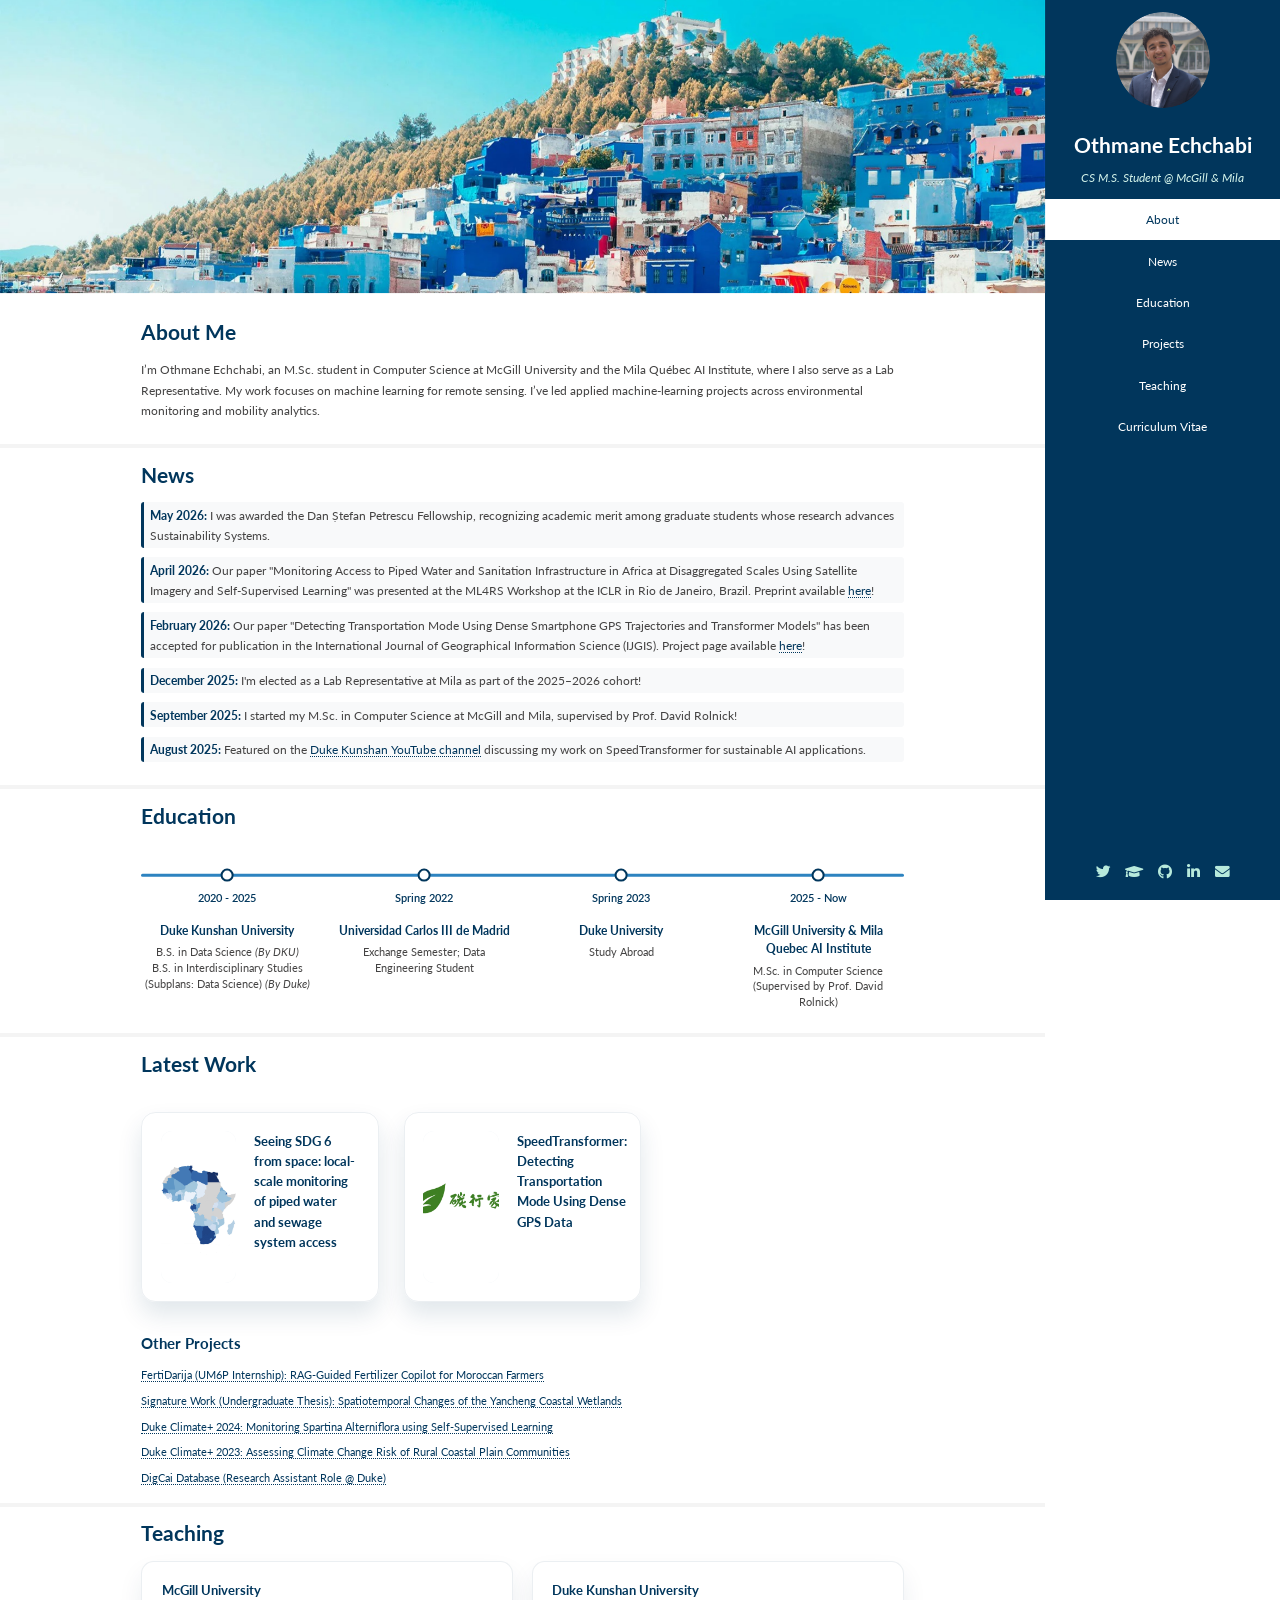
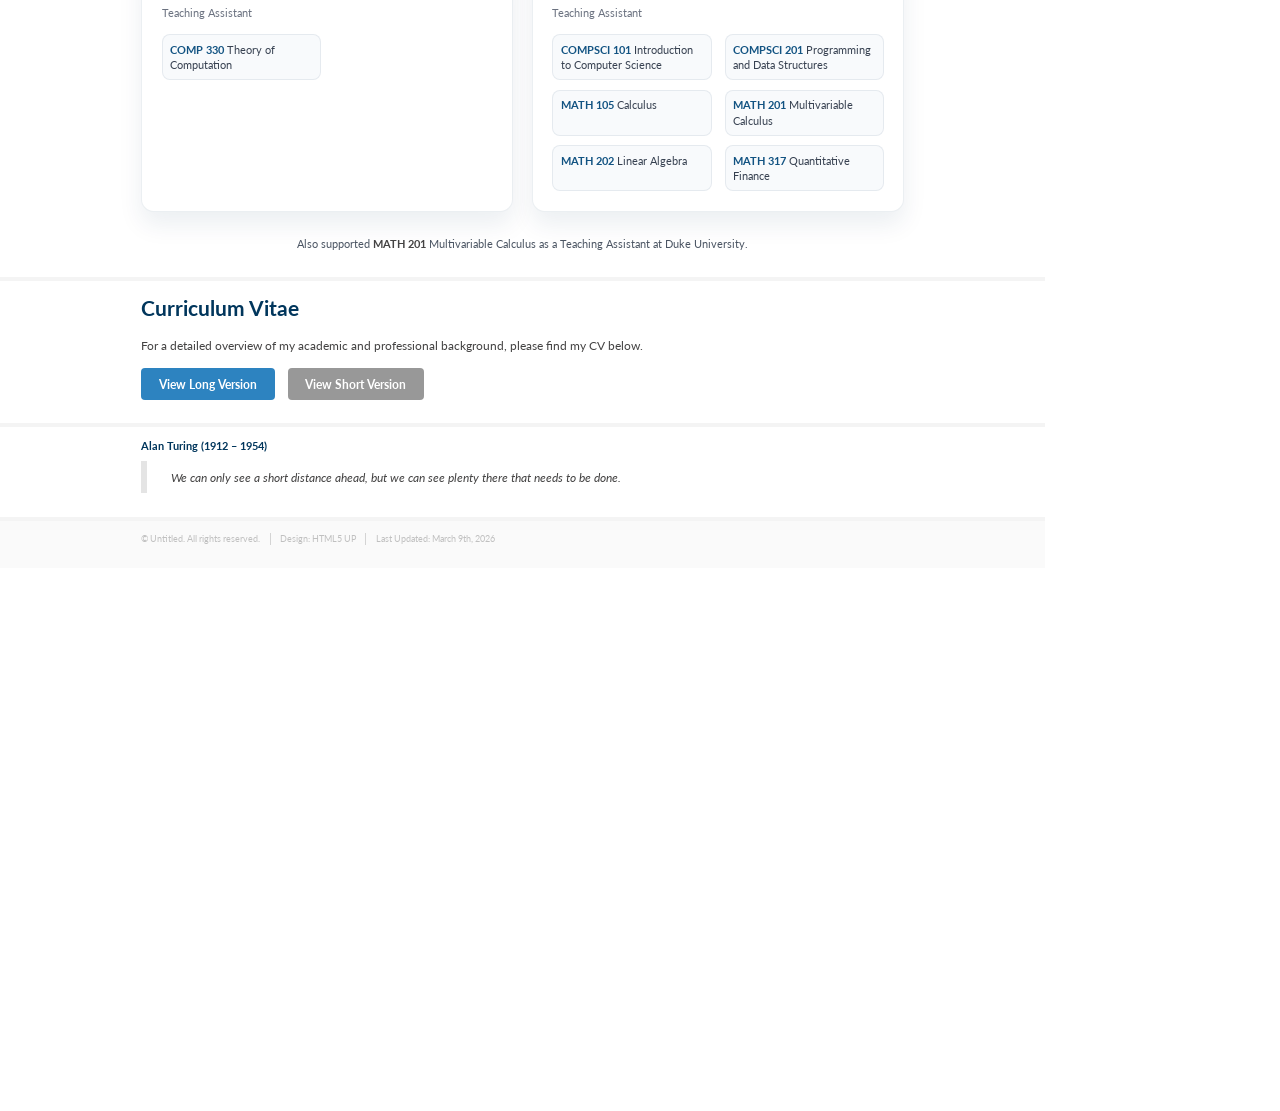
==== index.html @ 5d113000 "updated title" ====
<!DOCTYPE HTML>

<html>
	<head>
		<title>Echchabi et. al</title>
		<meta charset="utf-8" />
		<meta name="viewport" content="width=device-width, initial-scale=1, user-scalable=no" />
		<base target="_blank" />
		<link rel="stylesheet" href="assets/css/main.css" />
		<link rel="icon" href="favicon.ico" type="image/x-icon" />

	</head>
	<body class="is-preload">

		<!-- Header -->
			<section id="header">
				<header>
					<span class="image avatar"><img src="images/avatar.png" alt="" /></span>
					<h1 id="logo"><a href="#">Othmane Echchabi</a></h1>
					<p>CS M.S. Student @ McGill & Mila</p>
				</header>
				<nav id="nav">
					<ul>
						<li><a href="#about" class="active">About</a></li>
						<li><a href="#news">News</a></li>
						<li><a href="#education">Education</a></li>
						<li><a href="#projects">Projects</a></li>
						<li><a href="#teaching">Teaching</a></li>
						<li><a href="#resume">Curriculum Vitae</a></li>
					</ul>
				</nav>
				<footer>
					<ul class="icons">
						<li>
							<a href="https://x.com/othmaneechc" class="icon brands fa-twitter">
								<span class="label">Twitter</span>
							</a>
						</li>
						<li>
							<a href="https://scholar.google.com/citations?hl=fr&user=Lltv2SoAAAAJ&view_op=list_works" class="icon solid fa-graduation-cap">
								<span class="label">Google Scholar</span>
							</a>
						</li>
						<li>
							<a href="https://github.com/othmaneechc" class="icon brands fa-github">
								<span class="label">GitHub</span>
							</a>
						</li>
						<li>
							<a href="https://www.linkedin.com/in/othmaneechchabi/" class="icon brands fa-linkedin-in">
								<span class="label">LinkedIn</span>
							</a>
						</li>
						<li>
							<a href="mailto:othmane.echchabi@mail.mcgill.ca" class="icon solid fa-envelope">
								<span class="label">Email</span>
							</a>
						</li>
					</ul>
				</footer>
							
			</section>

		<!-- Wrapper -->
			<div id="wrapper">

				<!-- Main -->
					<div id="main">

							<section id="about">
								<div class="image main" data-position="center">
									<img src="images/banner.png" alt="" />
								</div>
								<div class="container">
									<h3>About Me</h3>
									<p>I’m Othmane Echchabi, an M.Sc. student in Computer Science at McGill University and the Mila Québec AI Institute, where I also serve as a Lab Representative. My work focuses on machine learning for remote sensing. I’ve led applied machine-learning projects across environmental monitoring and mobility analytics.</p>
								</div>
							</section>

							<section id="news">
								<div class="container">
									<h3>News</h3>
									<ul class="news-list">
										<li>
											<strong>May 2026:</strong> I was awarded the Dan Ștefan Petrescu Fellowship, recognizing academic merit among graduate students whose research advances Sustainability Systems.
										</li>
										<li>
											<strong>April 2026:</strong> Our paper "Monitoring Access to Piped Water and Sanitation Infrastructure in Africa at Disaggregated Scales Using Satellite Imagery and Self-Supervised Learning" was presented at the ML4RS Workshop at the ICLR in Rio de Janeiro, Brazil. Preprint available <a href="https://arxiv.org/abs/2411.19093v3">here</a>! </li>
										<li>
											<strong>February 2026:</strong> Our paper "Detecting Transportation Mode Using Dense Smartphone GPS Trajectories and Transformer Models" has been accepted for publication in the International Journal of Geographical Information Science (IJGIS). Project page available <a href="pages/speedtransformer.html">here</a>!
										</li>
										<li>
											<strong>December 2025:</strong> I'm elected as a Lab Representative at Mila as part of the 2025–2026 cohort!
										</li>
										<li>
											<strong>September 2025:</strong> I started my M.Sc. in Computer Science at McGill and Mila, supervised by Prof. David Rolnick!
										</li>
										<li>
											<strong>August 2025:</strong> Featured on the <a href="https://www.youtube.com/watch?v=29CE0UWWfXQ" target="_blank">Duke Kunshan YouTube channel</a> discussing my work on SpeedTransformer for sustainable AI applications.
										</li>
										<!-- <li>
											<strong>May 2025:</strong> Our paper "Monitoring Access to Piped Water and Sanitation Infrastructure in Africa at Disaggregated Scales Using Satellite Imagery and Self-Supervised Learning" is now available on its <a href="pages/sdg6-paper.html">project page</a>! Work done with collaborators from DKU and Columbia.
										</li> -->
									</ul>
								</div>
							</section>

							<section id="education">
								<div class="container">
									<h3>Education</h3>
									<div class="timeline">
										<!-- DKU -->
										<div class="timeline-item">
											<span class="date">2020 - 2025</span>
											<div class="content">
												<h4>Duke Kunshan University</h4>
												<div class="degree">B.S. in Data Science <i>(By DKU)</i></div>
												<div class="degree">B.S. in Interdisciplinary Studies (Subplans: Data Science) <i>(By Duke)</i></div>
											</div>
										</div>

										<!-- UC3M -->
										<div class="timeline-item">
											<span class="date">Spring 2022</span>
											<div class="content">
												<h4>Universidad Carlos III de Madrid</h4>
												<div class="degree">Exchange Semester; Data Engineering Student</div>
											</div>
										</div>

										<!-- Duke -->
										<div class="timeline-item">
											<span class="date">Spring 2023</span>
											<div class="content">
												<h4>Duke University</h4>
												<div class="degree">Study Abroad</div>
											</div>
										</div>

										<!-- McGill (Current) -->
										<div class="timeline-item">
											<span class="date">2025 - Now</span>
											<div class="content">
												<h4>McGill University & Mila Quebec AI Institute</h4>
												<div class="degree">M.Sc. in Computer Science</div>
												<p>(Supervised by Prof. David Rolnick)</p>
											</div>
										</div>
									</div>
								</div>
							</section>

							<section id="projects">
								<div class="container">
									<h3>Latest Work</h3>
					
									<div class="project-grid latest-grid">

									<!-- Research: Tracking Progress Towards SDG6 -->
									<article class="project-card">
										<a href="pages/sdg6-paper.html" class="image">
											<img src="images/sdg6/sdg6.png" alt="SDG6 Satellite Imagery" />
										</a>
										<div class="inner">
											<a href="pages/sdg6-paper.html">
												<h4>Seeing SDG 6 from space: local-scale monitoring of piped water and sewage system access</h4>
										    </a>
										</div>
									</article>
									
										<!-- Research: Carbon Footprint & Trip Mode Prediction -->
									<article class="project-card">
										<a href="pages/speedtransformer.html" class="image">
											<img src="images/speedtransformer/carb.png" alt="CarbonClever App Screenshot" />
										</a>
										<div class="inner">
											<a href="pages/speedtransformer.html">
											<h4>SpeedTransformer: Detecting Transportation Mode Using Dense GPS Data</h4>
											</a>
										</div>
									</article>
					
									</div>

										<h4>Other Projects</h4>
										<ul class="other-projects-list">
											<li><a href="https://github.com/othmaneechc/fert-recon">FertiDarija (UM6P Internship): RAG-Guided Fertilizer Copilot for Moroccan Farmers</a></li>
											<li><a href="projects/self_poster.pdf">Signature Work (Undergraduate Thesis): Spatiotemporal Changes of the Yancheng Coastal Wetlands</a></li>
											<li><a href="https://bigdata.duke.edu/projects/monitoring-spartina-alterniflora-using-self-supervised-learning/">Duke Climate+ 2024: Monitoring Spartina Alterniflora using Self-Supervised Learning</a></li>
											<li><a href="https://bigdata.duke.edu/projects/assessing-climate-change-risk-of-rural-coastal-plain-communities/">Duke Climate+ 2023: Assessing Climate Change Risk of Rural Coastal Plain Communities</a></li>
											<li><a href="https://zenodo.org/records/15255721">DigCai Database (Research Assistant Role @ Duke)</a></li>
										</ul>
								</div>
							</section>

							<!-- <section id="publications">
								<div class="container">
								<h3>Publications</h3>
								<ul class="publications-list">
							
									<li>
									<b>Echchabi, O.</b>; Lahlou, A.; Talty, N.; Manto, J. M.; Lam, K. L.*  
									<em>Tracking Progress Towards Sustainable Development Goal 6 Using Satellite Imagery</em>.  
									<a href="https://arxiv.org/abs/2411.19093v2" target="_blank" rel="noopener noreferrer">arXiv</a>
									</li>
							
									<li>
									Zhang, Y.; <b>Echchabi, O.</b>; Feng, T.; Zhang, W.; Liao, H.-K.; Chang, C.*  
									<em>Predicting Human Mobility Using Dense Smartphone GPS Trajectories and Transformer Models</em>.  
									</li>
							
									<li>
									Mestyan, A.; Cayless, H.; Volait, M.; et al. (eds.); <b>Echchabi, O.</b> (ed.)  
									<em>DigCai Database v4.0.0: A TEI-XML Corpus of Cairo’s Urban-Development Articles (1828–1914)</em>.  
									<i>Zenodo 15255721, 2024.</i>
									<a href="https://zenodo.org/records/15255721" target="_blank" rel="noopener noreferrer">Zenodo</a>
									</li>
							
								</ul>
							
								<p>For a complete list, see my
									<a href="projects/Othmane_ECHCHABI_Resume.pdf" target="_blank" rel="noopener noreferrer">CV</a>.
								</p>
								</div>
							</section> -->
  

							<section id="teaching">
								<div class="container">
									<h3>Teaching</h3>
									<div class="teaching-cards">
										<article class="teaching-card">
											<header>
												<h4>McGill University</h4>
												<p>Teaching Assistant</p>
											</header>
											<ul class="course-list">
												<li><strong>COMP 330</strong> Theory of Computation</li>
											</ul>
										</article>
										<article class="teaching-card">
											<header>
												<h4>Duke Kunshan University</h4>
												<p>Teaching Assistant</p>
											</header>
											<ul class="course-list">
												<li><strong>COMPSCI 101</strong> Introduction to Computer Science</li>
												<li><strong>COMPSCI 201</strong> Programming and Data Structures</li>
												<li><strong>MATH 105</strong> Calculus</li>
												<li><strong>MATH 201</strong> Multivariable Calculus</li>
												<li><strong>MATH 202</strong> Linear Algebra</li>
												<li><strong>MATH 317</strong> Quantitative Finance</li>
											</ul>
										</article>
									</div>
									<p class="teaching-footnote">Also supported <strong>MATH 201</strong> Multivariable Calculus as a Teaching Assistant at Duke University.</p>
								</div>
							</section>

							<section id="resume">
								<div class="container">
									<h3>Curriculum Vitae</h3>
									<p>For a detailed overview of my academic and professional background, please find my CV below.</p>
									<ul class="actions">
										<li><a href="projects/Othmane_ECHCHABI_Resume.pdf" class="button primary" target="_blank" rel="noopener noreferrer">View Long Version</a></li>
										<li><a href="projects/Othmane_ECHCHABI_Resume_Short.pdf" class="button" target="_blank" rel="noopener noreferrer">View Short Version</a></li>
									</ul>
								</div>
							</section>

							<section id="footer1">
								<div class="container">
									<header class="major">
									<h5>Alan Turing (1912 – 1954)</h5>
									<blockquote>We can only see a short distance ahead, but we can see plenty there that needs to be done.</blockquote>
									</header>
								</div>
							</section>
<!-- 
							<section id="five">
								<div class="container">
									<h3>Elements</h3>

									<section>
										<h4>Text</h4>
										<p>This is <b>bold</b> and this is <strong>strong</strong>. This is <i>italic</i> and this is <em>emphasized</em>.
										This is <sup>superscript</sup> text and this is <sub>subscript</sub> text.
										This is <u>underlined</u> and this is code: <code>for (;;) { ... }</code>. Finally, <a href="#">this is a link</a>.</p>
										<hr />
										<header>
											<h4>Heading with a Subtitle</h4>
											<p>Lorem ipsum dolor sit amet nullam id egestas urna aliquam</p>
										</header>
										<p>Nunc lacinia ante nunc ac lobortis. Interdum adipiscing gravida odio porttitor sem non mi integer non faucibus ornare mi ut ante amet placerat aliquet. Volutpat eu sed ante lacinia sapien lorem accumsan varius montes viverra nibh in adipiscing blandit tempus accumsan.</p>
										<header>
											<h5>Heading with a Subtitle</h5>
											<p>Lorem ipsum dolor sit amet nullam id egestas urna aliquam</p>
										</header>
										<p>Nunc lacinia ante nunc ac lobortis. Interdum adipiscing gravida odio porttitor sem non mi integer non faucibus ornare mi ut ante amet placerat aliquet. Volutpat eu sed ante lacinia sapien lorem accumsan varius montes viverra nibh in adipiscing blandit tempus accumsan.</p>
										<hr />
										<h2>Heading Level 2</h2>
										<h3>Heading Level 3</h3>
										<h4>Heading Level 4</h4>
										<h5>Heading Level 5</h5>
										<h6>Heading Level 6</h6>
										<hr />
										<h5>Blockquote</h5>
										<blockquote>Fringilla nisl. Donec accumsan interdum nisi, quis tincidunt felis sagittis eget tempus euismod. Vestibulum ante ipsum primis in faucibus vestibulum. Blandit adipiscing eu felis iaculis volutpat ac adipiscing accumsan faucibus. Vestibulum ante ipsum primis in faucibus lorem ipsum dolor sit amet nullam adipiscing eu felis.</blockquote>
										<h5>Preformatted</h5>
										<pre><code>i = 0;

while (!deck.isInOrder()) {
    print 'Iteration ' + i;
    deck.shuffle();
    i++;
}

print 'It took ' + i + ' iterations to sort the deck.';</code></pre>
									</section>

									<section>
										<h4>Lists</h4>
										<div class="row">
											<div class="col-6 col-12-xsmall">
												<h5>Unordered</h5>
												<ul>
													<li>Dolor pulvinar etiam magna etiam.</li>
													<li>Sagittis adipiscing lorem eleifend.</li>
													<li>Felis enim feugiat dolore viverra.</li>
												</ul>
												<h5>Alternate</h5>
												<ul class="alt">
													<li>Dolor pulvinar etiam magna etiam.</li>
													<li>Sagittis adipiscing lorem eleifend.</li>
													<li>Felis enim feugiat dolore viverra.</li>
												</ul>
											</div>
											<div class="col-6 col-12-xsmall">
												<h5>Ordered</h5>
												<ol>
													<li>Dolor pulvinar etiam magna etiam.</li>
													<li>Etiam vel felis at lorem sed viverra.</li>
													<li>Felis enim feugiat dolore viverra.</li>
													<li>Dolor pulvinar etiam magna etiam.</li>
													<li>Etiam vel felis at lorem sed viverra.</li>
													<li>Felis enim feugiat dolore viverra.</li>
												</ol>
												<h5>Icons</h5>
												<ul class="icons">
													<li><a href="#" class="icon brands fa-twitter"><span class="label">Twitter</span></a></li>
													<li><a href="#" class="icon brands fa-facebook-f"><span class="label">Facebook</span></a></li>
													<li><a href="#" class="icon brands fa-instagram"><span class="label">Instagram</span></a></li>
													<li><a href="#" class="icon brands fa-github"><span class="label">Github</span></a></li>
													<li><a href="#" class="icon brands fa-dribbble"><span class="label">Dribbble</span></a></li>
													<li><a href="#" class="icon brands fa-tumblr"><span class="label">Tumblr</span></a></li>
												</ul>
											</div>
										</div>
										<h5>Actions</h5>
										<ul class="actions">
											<li><a href="#" class="button primary">Default</a></li>
											<li><a href="#" class="button">Default</a></li>
											<li><a href="#" class="button alt">Default</a></li>
										</ul>
										<ul class="actions small">
											<li><a href="#" class="button primary small">Small</a></li>
											<li><a href="#" class="button small">Small</a></li>
											<li><a href="#" class="button alt small">Small</a></li>
										</ul>
										<div class="row">
											<div class="col-3 col-6-medium col-12-xsmall">
												<ul class="actions stacked">
													<li><a href="#" class="button primary">Default</a></li>
													<li><a href="#" class="button">Default</a></li>
													<li><a href="#" class="button alt">Default</a></li>
												</ul>
											</div>
											<div class="col-3 col-6 col-12-xsmall">
												<ul class="actions stacked">
													<li><a href="#" class="button primary small">Small</a></li>
													<li><a href="#" class="button small">Small</a></li>
													<li><a href="#" class="button alt small">Small</a></li>
												</ul>
											</div>
											<div class="col-3 col-6-medium col-12-xsmall">
												<ul class="actions stacked">
													<li><a href="#" class="button primary fit">Default</a></li>
													<li><a href="#" class="button fit">Default</a></li>
													<li><a href="#" class="button alt fit">Default</a></li>
												</ul>
											</div>
											<div class="col-3 col-6-medium col-12-xsmall">
												<ul class="actions stacked">
													<li><a href="#" class="button primary small fit">Small</a></li>
													<li><a href="#" class="button small fit">Small</a></li>
													<li><a href="#" class="button alt small fit">Small</a></li>
												</ul>
											</div>
										</div>
									</section>

									<section>
										<h4>Table</h4>
										<h5>Default</h5>
										<div class="table-wrapper">
											<table>
												<thead>
													<tr>
														<th>Name</th>
														<th>Description</th>
														<th>Price</th>
													</tr>
												</thead>
												<tbody>
													<tr>
														<td>Item One</td>
														<td>Ante turpis integer aliquet porttitor.</td>
														<td>29.99</td>
													</tr>
													<tr>
														<td>Item Two</td>
														<td>Vis ac commodo adipiscing arcu aliquet.</td>
														<td>19.99</td>
													</tr>
													<tr>
														<td>Item Three</td>
														<td> Morbi faucibus arcu accumsan lorem.</td>
														<td>29.99</td>
													</tr>
													<tr>
														<td>Item Four</td>
														<td>Vitae integer tempus condimentum.</td>
														<td>19.99</td>
													</tr>
													<tr>
														<td>Item Five</td>
														<td>Ante turpis integer aliquet porttitor.</td>
														<td>29.99</td>
													</tr>
												</tbody>
												<tfoot>
													<tr>
														<td colspan="2"></td>
														<td>100.00</td>
													</tr>
												</tfoot>
											</table>
										</div>

										<h5>Alternate</h5>
										<div class="table-wrapper">
											<table class="alt">
												<thead>
													<tr>
														<th>Name</th>
														<th>Description</th>
														<th>Price</th>
													</tr>
												</thead>
												<tbody>
													<tr>
														<td>Item One</td>
														<td>Ante turpis integer aliquet porttitor.</td>
														<td>29.99</td>
													</tr>
													<tr>
														<td>Item Two</td>
														<td>Vis ac commodo adipiscing arcu aliquet.</td>
														<td>19.99</td>
													</tr>
													<tr>
														<td>Item Three</td>
														<td> Morbi faucibus arcu accumsan lorem.</td>
														<td>29.99</td>
													</tr>
													<tr>
														<td>Item Four</td>
														<td>Vitae integer tempus condimentum.</td>
														<td>19.99</td>
													</tr>
													<tr>
														<td>Item Five</td>
														<td>Ante turpis integer aliquet porttitor.</td>
														<td>29.99</td>
													</tr>
												</tbody>
												<tfoot>
													<tr>
														<td colspan="2"></td>
														<td>100.00</td>
													</tr>
												</tfoot>
											</table>
										</div>
									</section>

									<section>
										<h4>Buttons</h4>
										<ul class="actions">
											<li><a href="#" class="button primary">Primary</a></li>
											<li><a href="#" class="button">Default</a></li>
											<li><a href="#" class="button alt">Alternate</a></li>
										</ul>
										<ul class="actions">
											<li><a href="#" class="button primary large">Large</a></li>
											<li><a href="#" class="button">Default</a></li>
											<li><a href="#" class="button alt small">Small</a></li>
										</ul>
										<ul class="actions fit">
											<li><a href="#" class="button primary fit">Fit</a></li>
											<li><a href="#" class="button fit">Fit</a></li>
											<li><a href="#" class="button alt fit">Fit</a></li>
										</ul>
										<ul class="actions fit small">
											<li><a href="#" class="button primary fit small">Fit + Small</a></li>
											<li><a href="#" class="button fit small">Fit + Small</a></li>
											<li><a href="#" class="button alt fit small">Fit + Small</a></li>
										</ul>
										<ul class="actions">
											<li><a href="#" class="button primary icon solid fa-download">Icon</a></li>
											<li><a href="#" class="button icon solid fa-download">Icon</a></li>
											<li><a href="#" class="button alt icon solid fa-check">Icon</a></li>
										</ul>
										<ul class="actions">
											<li><span class="button primary disabled">Primary</span></li>
											<li><span class="button disabled">Default</span></li>
											<li><span class="button alt disabled">Alternate</span></li>
										</ul>
									</section>

									<section>
										<h4>Form</h4>
										<form method="post" action="#">
											<div class="row gtr-uniform">
												<div class="col-6 col-12-xsmall">
													<input type="text" name="demo-name" id="demo-name" value="" placeholder="Name" />
												</div>
												<div class="col-6 col-12-xsmall">
													<input type="email" name="demo-email" id="demo-email" value="" placeholder="Email" />
												</div>
												<div class="col-12">
													<select name="demo-category" id="demo-category">
														<option value="">- Category -</option>
														<option value="1">Manufacturing</option>
														<option value="1">Shipping</option>
														<option value="1">Administration</option>
														<option value="1">Human Resources</option>
													</select>
												</div>
												<div class="col-4 col-12-medium">
													<input type="radio" id="demo-priority-low" name="demo-priority" checked>
													<label for="demo-priority-low">Low Priority</label>
												</div>
												<div class="col-4 col-12-medium">
													<input type="radio" id="demo-priority-normal" name="demo-priority">
													<label for="demo-priority-normal">Normal Priority</label>
												</div>
												<div class="col-4 col-12-medium">
													<input type="radio" id="demo-priority-high" name="demo-priority">
													<label for="demo-priority-high">High Priority</label>
												</div>
												<div class="col-6 col-12-medium">
													<input type="checkbox" id="demo-copy" name="demo-copy">
													<label for="demo-copy">Email me a copy of this message</label>
												</div>
												<div class="col-6 col-12-medium">
													<input type="checkbox" id="demo-human" name="demo-human" checked>
													<label for="demo-human">I am a human and not a robot</label>
												</div>
												<div class="col-12">
													<textarea name="demo-message" id="demo-message" placeholder="Enter your message" rows="6"></textarea>
												</div>
												<div class="col-12">
													<ul class="actions">
														<li><input type="submit" value="Send Message" /></li>
														<li><input type="reset" value="Reset" class="alt" /></li>
													</ul>
												</div>
											</div>
										</form>
									</section>

									<section>
										<h4>Image</h4>
										<h5>Fit</h5>
										<span class="image fit"><img src="images/banner.jpg" alt="" /></span>
										<div class="box alt">
											<div class="row gtr-50 gtr-uniform">
												<div class="col-4"><span class="image fit"><img src="images/pic01.jpg" alt="" /></span></div>
												<div class="col-4"><span class="image fit"><img src="images/pic02.jpg" alt="" /></span></div>
												<div class="col-4"><span class="image fit"><img src="images/pic03.jpg" alt="" /></span></div>
												<div class="col-4"><span class="image fit"><img src="images/pic02.jpg" alt="" /></span></div>
												<div class="col-4"><span class="image fit"><img src="images/pic03.jpg" alt="" /></span></div>
												<div class="col-4"><span class="image fit"><img src="images/pic01.jpg" alt="" /></span></div>
												<div class="col-4"><span class="image fit"><img src="images/pic03.jpg" alt="" /></span></div>
												<div class="col-4"><span class="image fit"><img src="images/pic01.jpg" alt="" /></span></div>
												<div class="col-4"><span class="image fit"><img src="images/pic02.jpg" alt="" /></span></div>
											</div>
										</div>
										<h5>Left &amp; Right</h5>
										<p><span class="image left"><img src="images/avatar.jpg" alt="" /></span>Fringilla nisl. Donec accumsan interdum nisi, quis tincidunt felis sagittis eget. tempus euismod. Vestibulum ante ipsum primis in faucibus vestibulum. Blandit adipiscing eu felis iaculis volutpat ac adipiscing accumsan eu faucibus. Integer ac pellentesque praesent tincidunt felis sagittis eget. tempus euismod. Vestibulum ante ipsum primis in faucibus vestibulum. Blandit adipiscing eu felis iaculis volutpat ac adipiscing accumsan eu faucibus. Integer ac pellentesque praesent. Donec accumsan interdum nisi, quis tincidunt felis sagittis eget. tempus euismod. Vestibulum ante ipsum primis in faucibus vestibulum. Blandit adipiscing eu felis iaculis volutpat ac adipiscing accumsan eu faucibus. Integer ac pellentesque praesent tincidunt felis sagittis eget. tempus euismod. Vestibulum ante ipsum primis in faucibus vestibulum. Blandit adipiscing eu felis iaculis volutpat ac adipiscing accumsan eu faucibus. Integer ac pellentesque praesent.</p>
										<p><span class="image right"><img src="images/avatar.jpg" alt="" /></span>Fringilla nisl. Donec accumsan interdum nisi, quis tincidunt felis sagittis eget. tempus euismod. Vestibulum ante ipsum primis in faucibus vestibulum. Blandit adipiscing eu felis iaculis volutpat ac adipiscing accumsan eu faucibus. Integer ac pellentesque praesent tincidunt felis sagittis eget. tempus euismod. Vestibulum ante ipsum primis in faucibus vestibulum. Blandit adipiscing eu felis iaculis volutpat ac adipiscing accumsan eu faucibus. Integer ac pellentesque praesent. Donec accumsan interdum nisi, quis tincidunt felis sagittis eget. tempus euismod. Vestibulum ante ipsum primis in faucibus vestibulum. Blandit adipiscing eu felis iaculis volutpat ac adipiscing accumsan eu faucibus. Integer ac pellentesque praesent tincidunt felis sagittis eget. tempus euismod. Vestibulum ante ipsum primis in faucibus vestibulum. Blandit adipiscing eu felis iaculis volutpat ac adipiscing accumsan eu faucibus. Integer ac pellentesque praesent.</p>
									</section>

								</div>
							</section>
						

					</div> -->

				<!-- Footer -->
					<section id="footer">
						<div class="container">
							<ul class="copyright">
								<li>&copy; Untitled. All rights reserved.</li><li>Design: <a href="http://html5up.net">HTML5 UP</a></li><li>Last Updated: March 9th, 2026</li>
							</ul>
						</div>
					</section>

			</div>

		<!-- Scripts -->
			<script src="assets/js/jquery.min.js"></script>
			<script src="assets/js/jquery.scrollex.min.js"></script>
			<script src="assets/js/jquery.scrolly.min.js"></script>
			<script src="assets/js/browser.min.js"></script>
			<script src="assets/js/breakpoints.min.js"></script>
			<script src="assets/js/util.js"></script>
			<script src="assets/js/main.js"></script>

	</body>
</html>
---- assets/css/main.css ----
@import url("fontawesome-all.min.css");
@import url("https://fonts.googleapis.com/css?family=Lato:400,400italic,700,700italic|Source+Code+Pro:400");

/*
	Read Only by HTML5 UP
	html5up.net | @ajlkn
	Free for personal and commercial use under the CCA 3.0 license (html5up.net/license)
*/

html, body, div, span, applet, object,
iframe, h1, h2, h3, h4, h5, h6, p, blockquote,
pre, a, abbr, acronym, address, big, cite,
code, del, dfn, em, img, ins, kbd, q, s, samp,
small, strike, strong, sub, sup, tt, var, b,
u, i, center, dl, dt, dd, ol, ul, li, fieldset,
form, label, legend, table, caption, tbody,
tfoot, thead, tr, th, td, article, aside,
canvas, details, embed, figure, figcaption,
footer, header, hgroup, menu, nav, output, ruby,
section, summary, time, mark, audio, video {
	margin: 0;
	padding: 0;
	border: 0;
	font-size: 100%;
	font: inherit;
	vertical-align: baseline;}

article, aside, details, figcaption, figure,
footer, header, hgroup, menu, nav, section {
	display: block;}

body {
	line-height: 1;
}

/* Scales down the entire layout on large screens for a default zoom-out feel */
@media (min-width: 1025px) {
	html {
		zoom: 0.8;
	}

	@supports not (zoom: 1) {
		body {
			transform: scale(0.8);
			transform-origin: top center;
		}
	}
}

ol, ul {
	list-style: none;
}

blockquote, q {
	quotes: none;
}

	blockquote:before, blockquote:after, q:before, q:after {
		content: '';
		content: none;
	}

table {
	border-collapse: collapse;
	border-spacing: 0;
}

body {
	-webkit-text-size-adjust: none;
}

mark {
	background-color: transparent;
	color: inherit;
}

input::-moz-focus-inner {
	border: 0;
	padding: 0;
}

input, select, textarea {
	-moz-appearance: none;
	-webkit-appearance: none;
	-ms-appearance: none;
	appearance: none;
}

/* Basic */

	html {
		box-sizing: border-box;
	}

	*, *:before, *:after {
		box-sizing: inherit;
	}

	body {
		background: #fff;
	}

		body.is-preload *, body.is-preload *:before, body.is-preload *:after {
			-moz-animation: none !important;
			-webkit-animation: none !important;
			-ms-animation: none !important;
			animation: none !important;
			-moz-transition: none !important;
			-webkit-transition: none !important;
			-ms-transition: none !important;
			transition: none !important;
		}

	body, input, select, textarea {
		color: #444343;
		font-family: "Lato", sans-serif;
		font-size: 16pt;
		font-weight: 400;
		line-height: 1.75em;
	}

	a {
		-moz-transition: color 0.2s ease-in-out, border-color 0.2s ease-in-out;
		-webkit-transition: color 0.2s ease-in-out, border-color 0.2s ease-in-out;
		-ms-transition: color 0.2s ease-in-out, border-color 0.2s ease-in-out;
		transition: color 0.2s ease-in-out, border-color 0.2s ease-in-out;
		border-bottom: 1px #e4e4e4;
		color: inherit;
		text-decoration: none;
	}

		a:hover {
			border-bottom-color: transparent;
			color: #01365c !important;
		}

	strong, b {
		color: #444343;
		font-weight: 700;
	}

	em, i {
		font-style: italic;
	}

	p {
		margin: 0 0 1em 0;
	}

	h1, h2, h3, h4, h5, h6 {
		color: #01365c;
		font-weight: 700;
		line-height: 1em;
		margin: 0 0 0.5625em 0;
	}

		h1 a, h2 a, h3 a, h4 a, h5 a, h6 a {
			border: 0;
			color: inherit;
			text-decoration: none;
		}

	h2 {
		font-size: 2em;
		line-height: 1.5em;
	}

	h3 {
		font-size: 1.75em;
		line-height: 1.5em;
	}

	h4 {
		font-size: 1.25em;
		line-height: 1.5em;
	}

	h5 {
		font-size: 0.9em;
		line-height: 1.5em;
	}

	h6 {
		font-size: 0.7em;
		line-height: 1.5em;
	}

	sub {
		font-size: 0.8em;
		position: relative;
		top: 0.5em;
	}

	sup {
		font-size: 0.8em;
		position: relative;
		top: -0.5em;
	}

	hr {
		border: 0;
		border-bottom: solid 2px #f4f4f4;
		margin: 2.25em 0;
	}

		hr.major {
			margin: 3.375em 0;
		}

	blockquote {
		border-left: solid 8px #e4e4e4;
		font-style: italic;
		margin: 0 0 1em 0;
		padding: 0.5em 0 0.5em 2em;
	}

	code {
		background: #555;
		border-radius: 5px;
		color: #fff;
		font-family: "Source Code Pro", monospace;
		font-size: 0.9em;
		margin: 0 0.25em;
		padding: 0.25em 0.65em;
	}

	pre {
		font-family: "Source Code Pro", monospace;
		font-size: 0.9em;
		margin: 0 0 1em 0;
	}

		pre code {
			-webkit-overflow-scrolling: touch;
			display: block;
			line-height: 1.5em;
			overflow-x: auto;
			padding: 1em 1.5em;
		}

	.align-left {
		text-align: left;
	}

	.align-center {
		text-align: center;
	}

	.align-right {
		text-align: right;
	}

/* Row */

	.row {
		display: flex;
		flex-wrap: wrap;
		box-sizing: border-box;
		align-items: stretch;
	}

		.row > * {
			box-sizing: border-box;
		}

		.row.gtr-uniform > * > :last-child {
			margin-bottom: 0;
		}

		.row.aln-left {
			justify-content: flex-start;
		}

		.row.aln-center {
			justify-content: center;
		}

		.row.aln-right {
			justify-content: flex-end;
		}

		.row.aln-top {
			align-items: flex-start;
		}

		.row.aln-middle {
			align-items: center;
		}

		.row.aln-bottom {
			align-items: flex-end;
		}

		.row > .imp {
			order: -1;
		}

		.row > .col-1 {
			width: 8.33333%;
		}

		.row > .off-1 {
			margin-left: 8.33333%;
		}

		.row > .col-2 {
			width: 16.66667%;
		}

		.row > .off-2 {
			margin-left: 16.66667%;
		}

		.row > .col-3 {
			width: 25%;
		}

		.row > .off-3 {
			margin-left: 25%;
		}

		.row > .col-4 {
			width: 33.33333%;
		}

		.row > .off-4 {
			margin-left: 33.33333%;
		}

		.row > .col-5 {
			width: 41.66667%;
		}

		.row > .off-5 {
			margin-left: 41.66667%;
		}

		.row > .col-6 {
			width: 50%;
		}

		.row > .off-6 {
			margin-left: 50%;
		}

		.row > .col-7 {
			width: 58.33333%;
		}

		.row > .off-7 {
			margin-left: 58.33333%;
		}

		.row > .col-8 {
			width: 66.66667%;
		}

		.row > .off-8 {
			margin-left: 66.66667%;
		}

		.row > .col-9 {
			width: 75%;
		}

		.row > .off-9 {
			margin-left: 75%;
		}

		.row > .col-10 {
			width: 83.33333%;
		}

		.row > .off-10 {
			margin-left: 83.33333%;
		}

		.row > .col-11 {
			width: 91.66667%;
		}

		.row > .off-11 {
			margin-left: 91.66667%;
		}

		.row > .col-12 {
			width: 100%;
		}

		.row > .off-12 {
			margin-left: 100%;
		}

		.row.gtr-0 {
			margin-top: 0;
			margin-left: 0em;
		}

			.row.gtr-0 > * {
				padding: 0 0 0 0em;
			}

			.row.gtr-0.gtr-uniform {
				margin-top: 0em;
			}

				.row.gtr-0.gtr-uniform > * {
					padding-top: 0em;
				}

		.row.gtr-25 {
			margin-top: 0;
			margin-left: -0.5em;
		}

			.row.gtr-25 > * {
				padding: 0 0 0 0.5em;
			}

			.row.gtr-25.gtr-uniform {
				margin-top: -0.5em;
			}

				.row.gtr-25.gtr-uniform > * {
					padding-top: 0.5em;
				}

		.row.gtr-50 {
			margin-top: 0;
			margin-left: -1em;
		}

			.row.gtr-50 > * {
				padding: 0 0 0 1em;
			}

			.row.gtr-50.gtr-uniform {
				margin-top: -1em;
			}

				.row.gtr-50.gtr-uniform > * {
					padding-top: 1em;
				}

		.row {
			margin-top: 0;
			margin-left: -2em;
		}

			.row > * {
				padding: 0 0 0 2em;
			}

			.row.gtr-uniform {
				margin-top: -2em;
			}

				.row.gtr-uniform > * {
					padding-top: 2em;
				}

		.row.gtr-150 {
			margin-top: 0;
			margin-left: -3em;
		}

			.row.gtr-150 > * {
				padding: 0 0 0 3em;
			}

			.row.gtr-150.gtr-uniform {
				margin-top: -3em;
			}

				.row.gtr-150.gtr-uniform > * {
					padding-top: 3em;
				}

		.row.gtr-200 {
			margin-top: 0;
			margin-left: -4em;
		}

			.row.gtr-200 > * {
				padding: 0 0 0 4em;
			}

			.row.gtr-200.gtr-uniform {
				margin-top: -4em;
			}

				.row.gtr-200.gtr-uniform > * {
					padding-top: 4em;
				}

		@media screen and (max-width: 1680px) {

			.row {
				display: flex;
				flex-wrap: wrap;
				box-sizing: border-box;
				align-items: stretch;
			}

				.row > * {
					box-sizing: border-box;
				}

				.row.gtr-uniform > * > :last-child {
					margin-bottom: 0;
				}

				.row.aln-left {
					justify-content: flex-start;
				}

				.row.aln-center {
					justify-content: center;
				}

				.row.aln-right {
					justify-content: flex-end;
				}

				.row.aln-top {
					align-items: flex-start;
				}

				.row.aln-middle {
					align-items: center;
				}

				.row.aln-bottom {
					align-items: flex-end;
				}

				.row > .imp-xlarge {
					order: -1;
				}

				.row > .col-1-xlarge {
					width: 8.33333%;
				}

				.row > .off-1-xlarge {
					margin-left: 8.33333%;
				}

				.row > .col-2-xlarge {
					width: 16.66667%;
				}

				.row > .off-2-xlarge {
					margin-left: 16.66667%;
				}

				.row > .col-3-xlarge {
					width: 25%;
				}

				.row > .off-3-xlarge {
					margin-left: 25%;
				}

				.row > .col-4-xlarge {
					width: 33.33333%;
				}

				.row > .off-4-xlarge {
					margin-left: 33.33333%;
				}

				.row > .col-5-xlarge {
					width: 41.66667%;
				}

				.row > .off-5-xlarge {
					margin-left: 41.66667%;
				}

				.row > .col-6-xlarge {
					width: 50%;
				}

				.row > .off-6-xlarge {
					margin-left: 50%;
				}

				.row > .col-7-xlarge {
					width: 58.33333%;
				}

				.row > .off-7-xlarge {
					margin-left: 58.33333%;
				}

				.row > .col-8-xlarge {
					width: 66.66667%;
				}

				.row > .off-8-xlarge {
					margin-left: 66.66667%;
				}

				.row > .col-9-xlarge {
					width: 75%;
				}

				.row > .off-9-xlarge {
					margin-left: 75%;
				}

				.row > .col-10-xlarge {
					width: 83.33333%;
				}

				.row > .off-10-xlarge {
					margin-left: 83.33333%;
				}

				.row > .col-11-xlarge {
					width: 91.66667%;
				}

				.row > .off-11-xlarge {
					margin-left: 91.66667%;
				}

				.row > .col-12-xlarge {
					width: 100%;
				}

				.row > .off-12-xlarge {
					margin-left: 100%;
				}

				.row.gtr-0 {
					margin-top: 0;
					margin-left: 0em;
				}

					.row.gtr-0 > * {
						padding: 0 0 0 0em;
					}

					.row.gtr-0.gtr-uniform {
						margin-top: 0em;
					}

						.row.gtr-0.gtr-uniform > * {
							padding-top: 0em;
						}

				.row.gtr-25 {
					margin-top: 0;
					margin-left: -0.5em;
				}

					.row.gtr-25 > * {
						padding: 0 0 0 0.5em;
					}

					.row.gtr-25.gtr-uniform {
						margin-top: -0.5em;
					}

						.row.gtr-25.gtr-uniform > * {
							padding-top: 0.5em;
						}

				.row.gtr-50 {
					margin-top: 0;
					margin-left: -1em;
				}

					.row.gtr-50 > * {
						padding: 0 0 0 1em;
					}

					.row.gtr-50.gtr-uniform {
						margin-top: -1em;
					}

						.row.gtr-50.gtr-uniform > * {
							padding-top: 1em;
						}

				.row {
					margin-top: 0;
					margin-left: -2em;
				}

					.row > * {
						padding: 0 0 0 2em;
					}

					.row.gtr-uniform {
						margin-top: -2em;
					}

						.row.gtr-uniform > * {
							padding-top: 2em;
						}

				.row.gtr-150 {
					margin-top: 0;
					margin-left: -3em;
				}

					.row.gtr-150 > * {
						padding: 0 0 0 3em;
					}

					.row.gtr-150.gtr-uniform {
						margin-top: -3em;
					}

						.row.gtr-150.gtr-uniform > * {
							padding-top: 3em;
						}

				.row.gtr-200 {
					margin-top: 0;
					margin-left: -4em;
				}

					.row.gtr-200 > * {
						padding: 0 0 0 4em;
					}

					.row.gtr-200.gtr-uniform {
						margin-top: -4em;
					}

						.row.gtr-200.gtr-uniform > * {
							padding-top: 4em;
						}

		}

		@media screen and (max-width: 1280px) {

			.row {
				display: flex;
				flex-wrap: wrap;
				box-sizing: border-box;
				align-items: stretch;
			}

				.row > * {
					box-sizing: border-box;
				}

				.row.gtr-uniform > * > :last-child {
					margin-bottom: 0;
				}

				.row.aln-left {
					justify-content: flex-start;
				}

				.row.aln-center {
					justify-content: center;
				}

				.row.aln-right {
					justify-content: flex-end;
				}

				.row.aln-top {
					align-items: flex-start;
				}

				.row.aln-middle {
					align-items: center;
				}

				.row.aln-bottom {
					align-items: flex-end;
				}

				.row > .imp-large {
					order: -1;
				}

				.row > .col-1-large {
					width: 8.33333%;
				}

				.row > .off-1-large {
					margin-left: 8.33333%;
				}

				.row > .col-2-large {
					width: 16.66667%;
				}

				.row > .off-2-large {
					margin-left: 16.66667%;
				}

				.row > .col-3-large {
					width: 25%;
				}

				.row > .off-3-large {
					margin-left: 25%;
				}

				.row > .col-4-large {
					width: 33.33333%;
				}

				.row > .off-4-large {
					margin-left: 33.33333%;
				}

				.row > .col-5-large {
					width: 41.66667%;
				}

				.row > .off-5-large {
					margin-left: 41.66667%;
				}

				.row > .col-6-large {
					width: 50%;
				}

				.row > .off-6-large {
					margin-left: 50%;
				}

				.row > .col-7-large {
					width: 58.33333%;
				}

				.row > .off-7-large {
					margin-left: 58.33333%;
				}

				.row > .col-8-large {
					width: 66.66667%;
				}

				.row > .off-8-large {
					margin-left: 66.66667%;
				}

				.row > .col-9-large {
					width: 75%;
				}

				.row > .off-9-large {
					margin-left: 75%;
				}

				.row > .col-10-large {
					width: 83.33333%;
				}

				.row > .off-10-large {
					margin-left: 83.33333%;
				}

				.row > .col-11-large {
					width: 91.66667%;
				}

				.row > .off-11-large {
					margin-left: 91.66667%;
				}

				.row > .col-12-large {
					width: 100%;
				}

				.row > .off-12-large {
					margin-left: 100%;
				}

				.row.gtr-0 {
					margin-top: 0;
					margin-left: 0em;
				}

					.row.gtr-0 > * {
						padding: 0 0 0 0em;
					}

					.row.gtr-0.gtr-uniform {
						margin-top: 0em;
					}

						.row.gtr-0.gtr-uniform > * {
							padding-top: 0em;
						}

				.row.gtr-25 {
					margin-top: 0;
					margin-left: -0.375em;
				}

					.row.gtr-25 > * {
						padding: 0 0 0 0.375em;
					}

					.row.gtr-25.gtr-uniform {
						margin-top: -0.375em;
					}

						.row.gtr-25.gtr-uniform > * {
							padding-top: 0.375em;
						}

				.row.gtr-50 {
					margin-top: 0;
					margin-left: -0.75em;
				}

					.row.gtr-50 > * {
						padding: 0 0 0 0.75em;
					}

					.row.gtr-50.gtr-uniform {
						margin-top: -0.75em;
					}

						.row.gtr-50.gtr-uniform > * {
							padding-top: 0.75em;
						}

				.row {
					margin-top: 0;
					margin-left: -1.5em;
				}

					.row > * {
						padding: 0 0 0 1.5em;
					}

					.row.gtr-uniform {
						margin-top: -1.5em;
					}

						.row.gtr-uniform > * {
							padding-top: 1.5em;
						}

				.row.gtr-150 {
					margin-top: 0;
					margin-left: -2.25em;
				}

					.row.gtr-150 > * {
						padding: 0 0 0 2.25em;
					}

					.row.gtr-150.gtr-uniform {
						margin-top: -2.25em;
					}

						.row.gtr-150.gtr-uniform > * {
							padding-top: 2.25em;
						}

				.row.gtr-200 {
					margin-top: 0;
					margin-left: -3em;
				}

					.row.gtr-200 > * {
						padding: 0 0 0 3em;
					}

					.row.gtr-200.gtr-uniform {
						margin-top: -3em;
					}

						.row.gtr-200.gtr-uniform > * {
							padding-top: 3em;
						}

		}

		@media screen and (max-width: 1024px) {

			.row {
				display: flex;
				flex-wrap: wrap;
				box-sizing: border-box;
				align-items: stretch;
			}

				.row > * {
					box-sizing: border-box;
				}

				.row.gtr-uniform > * > :last-child {
					margin-bottom: 0;
				}

				.row.aln-left {
					justify-content: flex-start;
				}

				.row.aln-center {
					justify-content: center;
				}

				.row.aln-right {
					justify-content: flex-end;
				}

				.row.aln-top {
					align-items: flex-start;
				}

				.row.aln-middle {
					align-items: center;
				}

				.row.aln-bottom {
					align-items: flex-end;
				}

				.row > .imp-medium {
					order: -1;
				}

				.row > .col-1-medium {
					width: 8.33333%;
				}

				.row > .off-1-medium {
					margin-left: 8.33333%;
				}

				.row > .col-2-medium {
					width: 16.66667%;
				}

				.row > .off-2-medium {
					margin-left: 16.66667%;
				}

				.row > .col-3-medium {
					width: 25%;
				}

				.row > .off-3-medium {
					margin-left: 25%;
				}

				.row > .col-4-medium {
					width: 33.33333%;
				}

				.row > .off-4-medium {
					margin-left: 33.33333%;
				}

				.row > .col-5-medium {
					width: 41.66667%;
				}

				.row > .off-5-medium {
					margin-left: 41.66667%;
				}

				.row > .col-6-medium {
					width: 50%;
				}

				.row > .off-6-medium {
					margin-left: 50%;
				}

				.row > .col-7-medium {
					width: 58.33333%;
				}

				.row > .off-7-medium {
					margin-left: 58.33333%;
				}

				.row > .col-8-medium {
					width: 66.66667%;
				}

				.row > .off-8-medium {
					margin-left: 66.66667%;
				}

				.row > .col-9-medium {
					width: 75%;
				}

				.row > .off-9-medium {
					margin-left: 75%;
				}

				.row > .col-10-medium {
					width: 83.33333%;
				}

				.row > .off-10-medium {
					margin-left: 83.33333%;
				}

				.row > .col-11-medium {
					width: 91.66667%;
				}

				.row > .off-11-medium {
					margin-left: 91.66667%;
				}

				.row > .col-12-medium {
					width: 100%;
				}

				.row > .off-12-medium {
					margin-left: 100%;
				}

				.row.gtr-0 {
					margin-top: 0;
					margin-left: 0em;
				}

					.row.gtr-0 > * {
						padding: 0 0 0 0em;
					}

					.row.gtr-0.gtr-uniform {
						margin-top: 0em;
					}

						.row.gtr-0.gtr-uniform > * {
							padding-top: 0em;
						}

				.row.gtr-25 {
					margin-top: 0;
					margin-left: -0.375em;
				}

					.row.gtr-25 > * {
						padding: 0 0 0 0.375em;
					}

					.row.gtr-25.gtr-uniform {
						margin-top: -0.375em;
					}

						.row.gtr-25.gtr-uniform > * {
							padding-top: 0.375em;
						}

				.row.gtr-50 {
					margin-top: 0;
					margin-left: -0.75em;
				}

					.row.gtr-50 > * {
						padding: 0 0 0 0.75em;
					}

					.row.gtr-50.gtr-uniform {
						margin-top: -0.75em;
					}

						.row.gtr-50.gtr-uniform > * {
							padding-top: 0.75em;
						}

				.row {
					margin-top: 0;
					margin-left: -1.5em;
				}

					.row > * {
						padding: 0 0 0 1.5em;
					}

					.row.gtr-uniform {
						margin-top: -1.5em;
					}

						.row.gtr-uniform > * {
							padding-top: 1.5em;
						}

				.row.gtr-150 {
					margin-top: 0;
					margin-left: -2.25em;
				}

					.row.gtr-150 > * {
						padding: 0 0 0 2.25em;
					}

					.row.gtr-150.gtr-uniform {
						margin-top: -2.25em;
					}

						.row.gtr-150.gtr-uniform > * {
							padding-top: 2.25em;
						}

				.row.gtr-200 {
					margin-top: 0;
					margin-left: -3em;
				}

					.row.gtr-200 > * {
						padding: 0 0 0 3em;
					}

					.row.gtr-200.gtr-uniform {
						margin-top: -3em;
					}

						.row.gtr-200.gtr-uniform > * {
							padding-top: 3em;
						}

		}

		@media screen and (max-width: 736px) {

			.row {
				display: flex;
				flex-wrap: wrap;
				box-sizing: border-box;
				align-items: stretch;
			}

				.row > * {
					box-sizing: border-box;
				}

				.row.gtr-uniform > * > :last-child {
					margin-bottom: 0;
				}

				.row.aln-left {
					justify-content: flex-start;
				}

				.row.aln-center {
					justify-content: center;
				}

				.row.aln-right {
					justify-content: flex-end;
				}

				.row.aln-top {
					align-items: flex-start;
				}

				.row.aln-middle {
					align-items: center;
				}

				.row.aln-bottom {
					align-items: flex-end;
				}

				.row > .imp-small {
					order: -1;
				}

				.row > .col-1-small {
					width: 8.33333%;
				}

				.row > .off-1-small {
					margin-left: 8.33333%;
				}

				.row > .col-2-small {
					width: 16.66667%;
				}

				.row > .off-2-small {
					margin-left: 16.66667%;
				}

				.row > .col-3-small {
					width: 25%;
				}

				.row > .off-3-small {
					margin-left: 25%;
				}

				.row > .col-4-small {
					width: 33.33333%;
				}

				.row > .off-4-small {
					margin-left: 33.33333%;
				}

				.row > .col-5-small {
					width: 41.66667%;
				}

				.row > .off-5-small {
					margin-left: 41.66667%;
				}

				.row > .col-6-small {
					width: 50%;
				}

				.row > .off-6-small {
					margin-left: 50%;
				}

				.row > .col-7-small {
					width: 58.33333%;
				}

				.row > .off-7-small {
					margin-left: 58.33333%;
				}

				.row > .col-8-small {
					width: 66.66667%;
				}

				.row > .off-8-small {
					margin-left: 66.66667%;
				}

				.row > .col-9-small {
					width: 75%;
				}

				.row > .off-9-small {
					margin-left: 75%;
				}

				.row > .col-10-small {
					width: 83.33333%;
				}

				.row > .off-10-small {
					margin-left: 83.33333%;
				}

				.row > .col-11-small {
					width: 91.66667%;
				}

				.row > .off-11-small {
					margin-left: 91.66667%;
				}

				.row > .col-12-small {
					width: 100%;
				}

				.row > .off-12-small {
					margin-left: 100%;
				}

				.row.gtr-0 {
					margin-top: 0;
					margin-left: 0em;
				}

					.row.gtr-0 > * {
						padding: 0 0 0 0em;
					}

					.row.gtr-0.gtr-uniform {
						margin-top: 0em;
					}

						.row.gtr-0.gtr-uniform > * {
							padding-top: 0em;
						}

				.row.gtr-25 {
					margin-top: 0;
					margin-left: -0.3125em;
				}

					.row.gtr-25 > * {
						padding: 0 0 0 0.3125em;
					}

					.row.gtr-25.gtr-uniform {
						margin-top: -0.3125em;
					}

						.row.gtr-25.gtr-uniform > * {
							padding-top: 0.3125em;
						}

				.row.gtr-50 {
					margin-top: 0;
					margin-left: -0.625em;
				}

					.row.gtr-50 > * {
						padding: 0 0 0 0.625em;
					}

					.row.gtr-50.gtr-uniform {
						margin-top: -0.625em;
					}

						.row.gtr-50.gtr-uniform > * {
							padding-top: 0.625em;
						}

				.row {
					margin-top: 0;
					margin-left: -1.25em;
				}

					.row > * {
						padding: 0 0 0 1.25em;
					}

					.row.gtr-uniform {
						margin-top: -1.25em;
					}

						.row.gtr-uniform > * {
							padding-top: 1.25em;
						}

				.row.gtr-150 {
					margin-top: 0;
					margin-left: -1.875em;
				}

					.row.gtr-150 > * {
						padding: 0 0 0 1.875em;
					}

					.row.gtr-150.gtr-uniform {
						margin-top: -1.875em;
					}

						.row.gtr-150.gtr-uniform > * {
							padding-top: 1.875em;
						}

				.row.gtr-200 {
					margin-top: 0;
					margin-left: -2.5em;
				}

					.row.gtr-200 > * {
						padding: 0 0 0 2.5em;
					}

					.row.gtr-200.gtr-uniform {
						margin-top: -2.5em;
					}

						.row.gtr-200.gtr-uniform > * {
							padding-top: 2.5em;
						}

		}

		@media screen and (max-width: 480px) {

			.row {
				display: flex;
				flex-wrap: wrap;
				box-sizing: border-box;
				align-items: stretch;
			}

				.row > * {
					box-sizing: border-box;
				}

				.row.gtr-uniform > * > :last-child {
					margin-bottom: 0;
				}

				.row.aln-left {
					justify-content: flex-start;
				}

				.row.aln-center {
					justify-content: center;
				}

				.row.aln-right {
					justify-content: flex-end;
				}

				.row.aln-top {
					align-items: flex-start;
				}

				.row.aln-middle {
					align-items: center;
				}

				.row.aln-bottom {
					align-items: flex-end;
				}

				.row > .imp-xsmall {
					order: -1;
				}

				.row > .col-1-xsmall {
					width: 8.33333%;
				}

				.row > .off-1-xsmall {
					margin-left: 8.33333%;
				}

				.row > .col-2-xsmall {
					width: 16.66667%;
				}

				.row > .off-2-xsmall {
					margin-left: 16.66667%;
				}

				.row > .col-3-xsmall {
					width: 25%;
				}

				.row > .off-3-xsmall {
					margin-left: 25%;
				}

				.row > .col-4-xsmall {
					width: 33.33333%;
				}

				.row > .off-4-xsmall {
					margin-left: 33.33333%;
				}

				.row > .col-5-xsmall {
					width: 41.66667%;
				}

				.row > .off-5-xsmall {
					margin-left: 41.66667%;
				}

				.row > .col-6-xsmall {
					width: 50%;
				}

				.row > .off-6-xsmall {
					margin-left: 50%;
				}

				.row > .col-7-xsmall {
					width: 58.33333%;
				}

				.row > .off-7-xsmall {
					margin-left: 58.33333%;
				}

				.row > .col-8-xsmall {
					width: 66.66667%;
				}

				.row > .off-8-xsmall {
					margin-left: 66.66667%;
				}

				.row > .col-9-xsmall {
					width: 75%;
				}

				.row > .off-9-xsmall {
					margin-left: 75%;
				}

				.row > .col-10-xsmall {
					width: 83.33333%;
				}

				.row > .off-10-xsmall {
					margin-left: 83.33333%;
				}

				.row > .col-11-xsmall {
					width: 91.66667%;
				}

				.row > .off-11-xsmall {
					margin-left: 91.66667%;
				}

				.row > .col-12-xsmall {
					width: 100%;
				}

				.row > .off-12-xsmall {
					margin-left: 100%;
				}

				.row.gtr-0 {
					margin-top: 0;
					margin-left: 0em;
				}

					.row.gtr-0 > * {
						padding: 0 0 0 0em;
					}

					.row.gtr-0.gtr-uniform {
						margin-top: 0em;
					}

						.row.gtr-0.gtr-uniform > * {
							padding-top: 0em;
						}

				.row.gtr-25 {
					margin-top: 0;
					margin-left: -0.3125em;
				}

					.row.gtr-25 > * {
						padding: 0 0 0 0.3125em;
					}

					.row.gtr-25.gtr-uniform {
						margin-top: -0.3125em;
					}

						.row.gtr-25.gtr-uniform > * {
							padding-top: 0.3125em;
						}

				.row.gtr-50 {
					margin-top: 0;
					margin-left: -0.625em;
				}

					.row.gtr-50 > * {
						padding: 0 0 0 0.625em;
					}

					.row.gtr-50.gtr-uniform {
						margin-top: -0.625em;
					}

						.row.gtr-50.gtr-uniform > * {
							padding-top: 0.625em;
						}

				.row {
					margin-top: 0;
					margin-left: -1.25em;
				}

					.row > * {
						padding: 0 0 0 1.25em;
					}

					.row.gtr-uniform {
						margin-top: -1.25em;
					}

						.row.gtr-uniform > * {
							padding-top: 1.25em;
						}

				.row.gtr-150 {
					margin-top: 0;
					margin-left: -1.875em;
				}

					.row.gtr-150 > * {
						padding: 0 0 0 1.875em;
					}

					.row.gtr-150.gtr-uniform {
						margin-top: -1.875em;
					}

						.row.gtr-150.gtr-uniform > * {
							padding-top: 1.875em;
						}

				.row.gtr-200 {
					margin-top: 0;
					margin-left: -2.5em;
				}

					.row.gtr-200 > * {
						padding: 0 0 0 2.5em;
					}

					.row.gtr-200.gtr-uniform {
						margin-top: -2.5em;
					}

						.row.gtr-200.gtr-uniform > * {
							padding-top: 2.5em;
						}

		}

/* Container */

	.container {
		margin: 0 auto;
		max-width: calc(100% - 4.5em);
		width: 65em;
	}

		.container.xsmall {
			width: 11.25em;
		}

		.container.small {
			width: 22.5em;
		}

		.container.medium {
			width: 33.75em;
		}

		.container.large {
			width: 56.25em;
		}

		.container.xlarge {
			width: 67.5em;
		}

		.container.max {
			width: 100%;
		}

		@media screen and (max-width: 1024px) {

			.container {
				width: 100% !important;
			}

		}

		@media screen and (max-width: 480px) {

			.container {
				max-width: calc(100% - 3.375em);
			}

		}

/* Section/Article */

	section.special, article.special {
		text-align: center;
	}

	header p {
		color: #aaa;
		position: relative;
		margin: 0 0 1.6875em 0;
	}

	header h2 + p {
		font-size: 1.25em;
		margin-top: -0.5em;
		line-height: 1.5em;
	}

	header h3 + p {
		font-size: 1.1em;
		margin-top: -0.35em;
		line-height: 1.5em;
	}

	header h4 + p,
	header h5 + p,
	header h6 + p {
		font-size: 0.9em;
		margin-top: -0.25em;
		line-height: 1.5em;
	}

	header.major h2 {
		color: #01365c;
		font-size: 3.5em;
	}

		header.major h2 + p {
			color: #444343;
			font-size: 1.75em;
			font-weight: 700;
			margin-top: -0.75em;
		}

/* Form */

	form {
		margin: 0 0 1em 0;
	}

	label {
		color: #444343;
		display: block;
		font-size: 0.9em;
		font-weight: 700;
		margin: 0 0 1.125em 0;
	}

	input::-moz-focus-inner {
		border: 0;
		padding: 0;
	}

	input[type="text"],
	input[type="password"],
	input[type="email"],
	select,
	textarea {
		-moz-appearance: none;
		-webkit-appearance: none;
		-ms-appearance: none;
		appearance: none;
		border-radius: 5px;
		border: none;
		border: solid 2px #e4e4e4;
		color: inherit;
		display: block;
		outline: 0;
		padding: 0 1em;
		text-decoration: none;
		width: 100%;
	}

		input[type="text"]:invalid,
		input[type="password"]:invalid,
		input[type="email"]:invalid,
		select:invalid,
		textarea:invalid {
			box-shadow: none;
		}

		input[type="text"]:focus,
		input[type="password"]:focus,
		input[type="email"]:focus,
		select:focus,
		textarea:focus {
			border-color: #01365c;
		}

	select {
		background-image: url("data:image/svg+xml;charset=utf8,%3Csvg xmlns='http://www.w3.org/2000/svg' width='40' height='40' preserveAspectRatio='none' viewBox='0 0 40 40'%3E%3Cpath d='M9.4,12.3l10.4,10.4l10.4-10.4c0.2-0.2,0.5-0.4,0.9-0.4c0.3,0,0.6,0.1,0.9,0.4l3.3,3.3c0.2,0.2,0.4,0.5,0.4,0.9 c0,0.4-0.1,0.6-0.4,0.9L20.7,31.9c-0.2,0.2-0.5,0.4-0.9,0.4c-0.3,0-0.6-0.1-0.9-0.4L4.3,17.3c-0.2-0.2-0.4-0.5-0.4-0.9 c0-0.4,0.1-0.6,0.4-0.9l3.3-3.3c0.2-0.2,0.5-0.4,0.9-0.4S9.1,12.1,9.4,12.3z' fill='%23e4e4e4' /%3E%3C/svg%3E");
		background-size: 1.25em;
		background-repeat: no-repeat;
		background-position: calc(100% - 1em) center;
		height: 2.75em;
		padding-right: 2.75em;
		text-overflow: ellipsis;
	}

		select option {
			color: #444343;
			background: #fff;
		}

		select:focus::-ms-value {
			background-color: transparent;
		}

		select::-ms-expand {
			display: none;
		}

	input[type="text"],
	input[type="password"],
	input[type="email"],
	select {
		height: 2.75em;
	}

	textarea {
		padding: 0.75em 1em;
	}

	input[type="checkbox"],
	input[type="radio"] {
		-moz-appearance: none;
		-webkit-appearance: none;
		-ms-appearance: none;
		appearance: none;
		display: block;
		float: left;
		margin-right: -2em;
		opacity: 0;
		width: 1em;
		z-index: -1;
	}

		input[type="checkbox"] + label,
		input[type="radio"] + label {
			text-decoration: none;
			color: #444343;
			cursor: pointer;
			display: inline-block;
			font-size: 1em;
			font-weight: 400;
			padding-left: 2.4em;
			padding-right: 0.75em;
			position: relative;
		}

			input[type="checkbox"] + label:before,
			input[type="radio"] + label:before {
				-moz-osx-font-smoothing: grayscale;
				-webkit-font-smoothing: antialiased;
				display: inline-block;
				font-style: normal;
				font-variant: normal;
				text-rendering: auto;
				line-height: 1;
				text-transform: none !important;
				font-family: 'Font Awesome 5 Free';
				font-weight: 900;
			}

			input[type="checkbox"] + label:before,
			input[type="radio"] + label:before {
				background: #fafafa;
				border-radius: 5px;
				border: solid 2px #e4e4e4;
				content: '';
				display: inline-block;
				font-size: 0.8em;
				height: 2.0625em;
				left: 0;
				line-height: 2.0625em;
				position: absolute;
				text-align: center;
				top: 0;
				width: 2.0625em;
			}

		input[type="checkbox"]:checked + label:before,
		input[type="radio"]:checked + label:before {
			background: #989898;
			border-color: #989898;
			color: #ffffff;
			content: '\f00c';
		}

		input[type="checkbox"]:focus + label:before,
		input[type="radio"]:focus + label:before {
			border-color: #01365c;
		}

	input[type="checkbox"] + label:before {
		border-radius: 5px;
	}

	input[type="radio"] + label:before {
		border-radius: 100%;
	}

	::-webkit-input-placeholder {
		color: #aaa !important;
		font-style: italic;
		opacity: 1.0;
	}

	:-moz-placeholder {
		color: #aaa !important;
		font-style: italic;
		opacity: 1.0;
	}

	::-moz-placeholder {
		color: #aaa !important;
		font-style: italic;
		opacity: 1.0;
	}

	:-ms-input-placeholder {
		color: #aaa !important;
		font-style: italic;
		opacity: 1.0;
	}

/* Box */

	.box {
		border-radius: 5px;
		border: solid 2px #e4e4e4;
		margin-bottom: 2.25em;
		padding: 1.5em;
	}

		.box > :last-child,
		.box > :last-child > :last-child,
		.box > :last-child > :last-child > :last-child {
			margin-bottom: 0;
		}

		.box.alt {
			border: 0;
			border-radius: 0;
			padding: 0;
		}

/* Icon */

	.icon {
		text-decoration: none;
		border-bottom: none;
		position: relative;
	}

		.icon:before {
			-moz-osx-font-smoothing: grayscale;
			-webkit-font-smoothing: antialiased;
			display: inline-block;
			font-style: normal;
			font-variant: normal;
			text-rendering: auto;
			line-height: 1;
			text-transform: none !important;
			font-family: 'Font Awesome 5 Free';
			font-weight: 400;
		}

		.icon > .label {
			display: none;
		}

		.icon:before {
			line-height: inherit;
		}

		.icon.solid:before {
			font-weight: 900;
		}

		.icon.brands:before {
			font-family: 'Font Awesome 5 Brands';
		}

/* Image */

	.image {
		border-radius: 5px;
		border: 0;
		display: inline-block;
		position: relative;
	}

		.image[data-position] img {
			-moz-object-fit: cover;
			-webkit-object-fit: cover;
			-ms-object-fit: cover;
			object-fit: cover;
			display: block;
			position: absolute;
			top: 0;
			left: 0;
			width: 100%;
			height: 100%;
		}

		.image[data-position="top left"] img {
			-moz-object-position: top left;
			-webkit-object-position: top left;
			-ms-object-position: top left;
			object-position: top left;
		}

		.image[data-position="top"] img {
			-moz-object-position: top;
			-webkit-object-position: top;
			-ms-object-position: top;
			object-position: top;
		}

		.image[data-position="top right"] img {
			-moz-object-position: top right;
			-webkit-object-position: top right;
			-ms-object-position: top right;
			object-position: top right;
		}

		.image[data-position="right"] img {
			-moz-object-position: right;
			-webkit-object-position: right;
			-ms-object-position: right;
			object-position: right;
		}

		.image[data-position="bottom right"] img {
			-moz-object-position: bottom right;
			-webkit-object-position: bottom right;
			-ms-object-position: bottom right;
			object-position: bottom right;
		}

		.image[data-position="bottom"] img {
			-moz-object-position: bottom;
			-webkit-object-position: bottom;
			-ms-object-position: bottom;
			object-position: bottom;
		}

		.image[data-position="bottom left"] img {
			-moz-object-position: bottom left;
			-webkit-object-position: bottom left;
			-ms-object-position: bottom left;
			object-position: bottom left;
		}

		.image[data-position="left"] img {
			-moz-object-position: left;
			-webkit-object-position: left;
			-ms-object-position: left;
			object-position: left;
		}

		.image[data-position="center"] img {
			-moz-object-position: center;
			-webkit-object-position: center;
			-ms-object-position: center;
			object-position: center;
		}

		.image[data-position="25% 25%"] img {
			-moz-object-position: 25% 25%;
			-webkit-object-position: 25% 25%;
			-ms-object-position: 25% 25%;
			object-position: 25% 25%;
		}

		.image[data-position="75% 25%"] img {
			-moz-object-position: 75% 25%;
			-webkit-object-position: 75% 25%;
			-ms-object-position: 75% 25%;
			object-position: 75% 25%;
		}

		.image[data-position="75% 75%"] img {
			-moz-object-position: 75% 75%;
			-webkit-object-position: 75% 75%;
			-ms-object-position: 75% 75%;
			object-position: 75% 75%;
		}

		.image[data-position="25% 75%"] img {
			-moz-object-position: 25% 75%;
			-webkit-object-position: 25% 75%;
			-ms-object-position: 25% 75%;
			object-position: 25% 75%;
		}

		.image img {
			border-radius: 5px;
			display: block;
		}

		.image.left {
			float: left;
			margin: 0 2.5em 2em 0;
			top: 0.25em;
		}

		.image.right {
			float: right;
			margin: 0 0 2em 2.5em;
			top: 0.25em;
		}

		.image.fit {
			display: block;
			margin: 0 0 1em 0;
			width: 100%;
		}

			.image.fit img {
				display: block;
				width: 100%;
			}

		.image.avatar {
			border-radius: 100%;
			overflow: hidden;
		}

			.image.avatar img {
				border-radius: 100%;
				display: block;
				width: 100%;
			}

		.image.main {
			display: block;
			height: 25em;
			border-radius: 0;
			margin-bottom: 1em;
		}

			.image.main img {
				border-radius: 0;
			}

/* List */

	ol {
		list-style: decimal;
		margin: 0 0 1em 0;
		padding-left: 1.25em;
	}

		ol li {
			padding-left: 0.25em;
		}

	ul {
		list-style: disc;
		margin: 0 0 1em 0;
		padding-left: 1em;
	}

		ul li {
			padding-left: 0.5em;
		}

		ul.alt {
			list-style: none;
			padding-left: 0;
		}

			ul.alt li {
				border-top: solid 2px #f4f4f4;
				padding: 0.5em 0;
			}

				ul.alt li:first-child {
					border-top: 0;
					padding-top: 0;
				}

	dl {
		margin: 0 0 1em 0;
	}

/* Actions */

	ul.actions {
		display: -moz-flex;
		display: -webkit-flex;
		display: -ms-flex;
		display: flex;
		cursor: default;
		list-style: none;
		margin-left: -1.125em;
		padding-left: 0;
	}

		ul.actions li {
			padding: 0 0 0 1.125em;
			vertical-align: middle;
		}

		ul.actions.special {
			-moz-justify-content: center;
			-webkit-justify-content: center;
			-ms-justify-content: center;
			justify-content: center;
			width: 100%;
			margin-left: 0;
		}

			ul.actions.special li:first-child {
				padding-left: 0;
			}

		ul.actions.stacked {
			-moz-flex-direction: column;
			-webkit-flex-direction: column;
			-ms-flex-direction: column;
			flex-direction: column;
			margin-left: 0;
		}

			ul.actions.stacked li {
				padding: 1.125em 0 0 0;
			}

				ul.actions.stacked li:first-child {
					padding-top: 0;
				}

		ul.actions.fit {
			width: calc(100% + 1.125em);
		}

			ul.actions.fit li {
				-moz-flex-grow: 1;
				-webkit-flex-grow: 1;
				-ms-flex-grow: 1;
				flex-grow: 1;
				-moz-flex-shrink: 1;
				-webkit-flex-shrink: 1;
				-ms-flex-shrink: 1;
				flex-shrink: 1;
				width: 100%;
			}

				ul.actions.fit li > * {
					width: 100%;
				}

			ul.actions.fit.stacked {
				width: 100%;
			}

		@media screen and (max-width: 480px) {

			ul.actions:not(.fixed) {
				-moz-flex-direction: column;
				-webkit-flex-direction: column;
				-ms-flex-direction: column;
				flex-direction: column;
				margin-left: 0;
				width: 100% !important;
			}

				ul.actions:not(.fixed) li {
					-moz-flex-grow: 1;
					-webkit-flex-grow: 1;
					-ms-flex-grow: 1;
					flex-grow: 1;
					-moz-flex-shrink: 1;
					-webkit-flex-shrink: 1;
					-ms-flex-shrink: 1;
					flex-shrink: 1;
					padding: 1.125em 0 0 0;
					text-align: center;
					width: 100%;
				}

					ul.actions:not(.fixed) li > * {
						width: 100%;
					}

					ul.actions:not(.fixed) li:first-child {
						padding-top: 0;
					}

					ul.actions:not(.fixed) li input[type="submit"],
					ul.actions:not(.fixed) li input[type="reset"],
					ul.actions:not(.fixed) li input[type="button"],
					ul.actions:not(.fixed) li button,
					ul.actions:not(.fixed) li .button {
						width: 100%;
					}

						ul.actions:not(.fixed) li input[type="submit"].icon:before,
						ul.actions:not(.fixed) li input[type="reset"].icon:before,
						ul.actions:not(.fixed) li input[type="button"].icon:before,
						ul.actions:not(.fixed) li button.icon:before,
						ul.actions:not(.fixed) li .button.icon:before {
							margin-left: -0.5rem;
						}

		}

/* Feature Icons */

	ul.feature-icons {
		list-style: none;
		padding-left: 0;
	}

		ul.feature-icons li {
			text-decoration: none;
			display: inline-block;
			margin: 0 0 1.6875em 0;
			padding: 0.35em 0 0 3.5em;
			position: relative;
			vertical-align: top;
			width: 48%;
		}

			ul.feature-icons li:before {
				-moz-osx-font-smoothing: grayscale;
				-webkit-font-smoothing: antialiased;
				display: inline-block;
				font-style: normal;
				font-variant: normal;
				text-rendering: auto;
				line-height: 1;
				text-transform: none !important;
				font-family: 'Font Awesome 5 Free';
				font-weight: 400;
			}

			ul.feature-icons li:before {
				background: #01365c;
				border-radius: 100%;
				color: #ffffff;
				display: block;
				height: 2.5em;
				left: 0;
				line-height: 2.5em;
				position: absolute;
				text-align: center;
				top: 0;
				width: 2.5em;
			}

/* Icons */

	ul.icons {
		cursor: default;
		list-style: none;
		padding-left: 0;
	}

		ul.icons li {
			display: inline-block;
			padding: 0 1em 0 0;
		}

			ul.icons li:last-child {
				padding-right: 0 !important;
			}

			ul.icons li .icon:before {
				font-size: 1.25em;
			}

/* Table */

	.table-wrapper {
		-webkit-overflow-scrolling: touch;
		overflow-x: auto;
	}

	table {
		margin: 0 0 1em 0;
		width: 100%;
	}

		table tbody tr {
			border: solid 2px #f4f4f4;
			border-left: 0;
			border-right: 0;
		}

			table tbody tr:nth-child(2n + 1) {
				background-color: #fafafa;
			}

		table td {
			padding: 0.75em 0.75em;
		}

		table th {
			color: #444343;
			font-size: 0.9em;
			font-weight: 700;
			padding: 0 0.75em 0.75em 0.75em;
			text-align: left;
		}

		table thead {
			border-bottom: solid 4px #e4e4e4;
		}

		table tfoot {
			border-top: solid 4px #e4e4e4;
		}

		table.alt {
			border-collapse: separate;
		}

			table.alt tbody tr td {
				border: solid 2px #e4e4e4;
				border-left-width: 0;
				border-top-width: 0;
			}

				table.alt tbody tr td:first-child {
					border-left-width: 2px;
				}

			table.alt tbody tr:first-child td {
				border-top-width: 2px;
			}

			table.alt thead {
				border-bottom: 0;
			}

			table.alt tfoot {
				border-top: 0;
			}

/* Button */

	input[type="submit"],
	input[type="reset"],
	input[type="button"],
	.button {
		-moz-appearance: none;
		-webkit-appearance: none;
		-ms-appearance: none;
		appearance: none;
		-moz-transition: background-color 0.2s ease-in-out, color 0.2s ease-in-out;
		-webkit-transition: background-color 0.2s ease-in-out, color 0.2s ease-in-out;
		-ms-transition: background-color 0.2s ease-in-out, color 0.2s ease-in-out;
		transition: background-color 0.2s ease-in-out, color 0.2s ease-in-out;
		background-color: #989898;
		border-radius: 5px;
		border: 0;
		color: #ffffff !important;
		cursor: pointer;
		display: inline-block;
		font-weight: 700;
		height: 2.75em;
		line-height: 2.75em;
		padding: 0 1.5em;
		text-align: center;
		text-decoration: none;
		white-space: nowrap;
	}

		input[type="submit"]:hover,
		input[type="reset"]:hover,
		input[type="button"]:hover,
		.button:hover {
			background-color: #a5a5a5;
			color: #ffffff !important;
		}

		input[type="submit"]:active,
		input[type="reset"]:active,
		input[type="button"]:active,
		.button:active {
			background-color: #8b8b8b;
		}

		input[type="submit"].icon,
		input[type="reset"].icon,
		input[type="button"].icon,
		.button.icon {
			padding-left: 1.35em;
		}

			input[type="submit"].icon:before,
			input[type="reset"].icon:before,
			input[type="button"].icon:before,
			.button.icon:before {
				margin-right: 0.5em;
			}

		input[type="submit"].fit,
		input[type="reset"].fit,
		input[type="button"].fit,
		.button.fit {
			width: 100%;
		}

		input[type="submit"].small,
		input[type="reset"].small,
		input[type="button"].small,
		.button.small {
			font-size: 0.8em;
		}

		input[type="submit"].large,
		input[type="reset"].large,
		input[type="button"].large,
		.button.large {
			font-size: 1.35em;
		}

		input[type="submit"].alt,
		input[type="reset"].alt,
		input[type="button"].alt,
		.button.alt {
			background-color: transparent;
			box-shadow: inset 0 0 0 2px #e4e4e4;
			color: #444343 !important;
		}

			input[type="submit"].alt:hover,
			input[type="reset"].alt:hover,
			input[type="button"].alt:hover,
			.button.alt:hover {
				background-color: #f4f4f4;
				color: #444343 !important;
			}

			input[type="submit"].alt:active,
			input[type="reset"].alt:active,
			input[type="button"].alt:active,
			.button.alt:active {
				background-color: #eaeaea;
			}

			input[type="submit"].alt.icon:before,
			input[type="reset"].alt.icon:before,
			input[type="button"].alt.icon:before,
			.button.alt.icon:before {
				color: #aaa;
			}

		input[type="submit"].primary,
		input[type="reset"].primary,
		input[type="button"].primary,
		.button.primary {
			background-color: #2d83c0;
			color: #ffffff !important;
		}

			input[type="submit"].primary:hover,
			input[type="reset"].primary:hover,
			input[type="button"].primary:hover,
			.button.primary:hover {
				background-color: #01365c;
			}

			input[type="submit"].primary:active,
			input[type="reset"].primary:active,
			input[type="button"].primary:active,
			.button.primary:active {
				background-color: #01365c;
			}

		input[type="submit"].disabled, input[type="submit"]:disabled,
		input[type="reset"].disabled,
		input[type="reset"]:disabled,
		input[type="button"].disabled,
		input[type="button"]:disabled,
		.button.disabled,
		.button:disabled {
			background-color: #444343 !important;
			box-shadow: inset 0 -0.15em 0 0 rgba(0, 0, 0, 0.15);
			color: #fff !important;
			cursor: default;
			opacity: 0.25;
		}

/* Features */

	.features article {
		border-top: solid 3px #f4f4f4;
		margin-bottom: 2.25em;
		padding-top: 2.25em;
	}

		.features article:first-child {
			border-top: 0;
			padding-top: 0;
		}

		.features article .image {
			display: inline-block;
			padding-right: 2.5em;
			vertical-align: middle;
			width: 48%;
		}

			.features article .image img {
				display: block;
				width: 100%;
			}

		.features article .inner {
			display: inline-block;
			vertical-align: middle;
			width: 50%;
		}

			.features article .inner > :last-child {
				margin-bottom: 0;
			}

/* Header */

	#header {
		display: -moz-flex;
		display: -webkit-flex;
		display: -ms-flex;
		display: flex;
		-moz-flex-direction: column;
		-webkit-flex-direction: column;
		-ms-flex-direction: column;
		flex-direction: column;
		-moz-justify-content: space-between;
		-webkit-justify-content: space-between;
		-ms-justify-content: space-between;
		justify-content: space-between;
		background: #01365c;
		color: #d2f2e9;
		height: 100%;
		overflow-y: auto;
		position: fixed;
		text-align: center;
		top: 0;
		width: 23em;
		right: 0;
	}

		#header h1, #header h2, #header h3, #header h4, #header h5, #header h6 {
			color: #ffffff;
		}

			#header h1 a, #header h2 a, #header h3 a, #header h4 a, #header h5 a, #header h6 a {
				color: #ffffff;
			}

		#header header p {
			color: #b7eadc;
		}

		#header a {
			color: #d2f2e9;
		}

			#header a:hover {
				color: #ffffff !important;
			}

		#header > header {
			-moz-flex-shrink: 0;
			-webkit-flex-shrink: 0;
			-ms-flex-shrink: 0;
			flex-shrink: 0;
			padding: 1em;
		}

			#header > header .avatar {
				display: block;
				margin: 0 auto 2.25em auto;
				width: 8em;
			}

			#header > header h1 {
				font-size: 1.75em;
				margin: 0;
			}

			#header > header p {
				color: #d2f2e9;
				font-style: italic;
				margin: 1em 0 0 0;
			}

		#header > footer {
			-moz-flex-shrink: 0;
			-webkit-flex-shrink: 0;
			-ms-flex-shrink: 0;
			flex-shrink: 0;
			bottom: 0;
			left: 0;
			padding: 1em;
			width: 100%;
		}

			#header > footer .icons {
				margin: 0;
			}

				#header > footer .icons li a {
					color: #b7eadc;
				}

		#header > nav {
			-moz-flex-grow: 1;
			-webkit-flex-grow: 1;
			-ms-flex-grow: 1;
			flex-grow: 1;
		}

			#header > nav ul {
				list-style: none;
				margin: 0;
				padding: 0;
			}

				#header > nav ul li {
					border-top: solid 2px #01365c;
					display: block;
					padding: 0;
				}

					#header > nav ul li a {
						-moz-transition: none;
						-webkit-transition: none;
						-ms-transition: none;
						transition: none;
						border: 0;
						color: #ffffff !important;
						display: block;
						padding: 0.85em 0;
						text-decoration: none;
					}

						#header > nav ul li a.active {
							background: #fff;
							color: #01365c !important;
						}

					#header > nav ul li:first-child {
						border-top: 0;
					}

/* Wrapper */

	#wrapper {
		background: #fff;
		padding-right: 23em;
	}

/* Main */

	#main > section {
		border-top: solid 6px #f4f4f4;
	}

		#main > section > .container {
			padding: 2em 0 3em 0;
		}

		#main > section:first-child {
			border-top: 0;
		}

/* Footer */

	#footer {
		background: #fafafa;
		border-top: 0;
		color: #c0c0c0;
		overflow: hidden;
		padding: 0 0 0 0;
	}

		#footer .copyright {
			line-height: 1em;
			list-style: none;
			padding: 0;
		}

			#footer .copyright li {
				border-left: solid 1px #d4d4d4;
				display: inline-block;
				font-size: 0.8em;
				margin-left: 1em;
				padding-left: 1em;
			}

				#footer .copyright li:first-child {
					border-left: 0;
					margin-left: 0;
					padding-left: 0;
				}

				#footer .copyright li a {
					color: inherit;
				}

/* XLarge */

	@media screen and (max-width: 1680px) {

		/* Basic */

			body, input, select, textarea {
				font-size: 13pt;
			}

		/* Header */

			#header {
				width: 21em;
			}

				#header > header {
					padding: 1em;
				}

				#header > footer {
					padding: 1.5em;
				}

		/* Wrapper */

			#wrapper {
				padding-right: 21em;
			}

		/* Main */

			#main > section > .container {
				padding: 1em 0 1em 0;
			}

	}

/* Large */

	@media screen and (max-width: 1280px) {

		/* Basic */

			body, input, select, textarea {
				font-size: 11pt;
			}

		/* Header */

			#header {
				width: 20em;
			}

		/* Wrapper */

			#wrapper {
				padding-right: 20em;
			}

	}

/* Medium */

	#titleBar {
		display: none;
	}

	@media screen and (max-width: 1024px) {

		/* Basic */

			html, body {
				overflow-x: hidden;
			}

			body, input, select, textarea {
				font-size: 12pt;
			}

		/* Image */

			.image.left, .image.right {
				max-width: 40%;
			}

				.image.left img, .image.right img {
					width: 100%;
				}

			.image.main {
				height: 20em;
			}

		/* Header */

			#header {
				-moz-backface-visibility: hidden;
				-webkit-backface-visibility: hidden;
				-ms-backface-visibility: hidden;
				backface-visibility: hidden;
				-moz-transition: -moz-transform 0.5s ease;
				-webkit-transition: -webkit-transform 0.5s ease;
				-ms-transition: -ms-transform 0.5s ease;
				transition: transform 0.5s ease;
				display: block;
				height: 100%;
				overflow-y: auto;
				position: fixed;
				top: 0;
				width: 23em;
				z-index: 10002;
				-moz-transform: translateX(23em);
				-webkit-transform: translateX(23em);
				-ms-transform: translateX(23em);
				transform: translateX(23em);
				right: 0;
			}

				#header > footer {
					bottom: auto;
					left: auto;
					margin: 0.5em 0 0 0;
					position: relative;
					right: auto;
					top: auto;
				}

		/* Wrapper */

			#wrapper {
				-moz-backface-visibility: hidden;
				-webkit-backface-visibility: hidden;
				-ms-backface-visibility: hidden;
				backface-visibility: hidden;
				-moz-transition: -moz-transform 0.5s ease;
				-webkit-transition: -webkit-transform 0.5s ease;
				-ms-transition: -ms-transform 0.5s ease;
				transition: transform 0.5s ease;
				padding: 44px 0 1px 0;
			}

		/* Header Panel */

			#titleBar {
				-moz-backface-visibility: hidden;
				-webkit-backface-visibility: hidden;
				-ms-backface-visibility: hidden;
				backface-visibility: hidden;
				-moz-transition: -moz-transform 0.5s ease;
				-webkit-transition: -webkit-transform 0.5s ease;
				-ms-transition: -ms-transform 0.5s ease;
				transition: transform 0.5s ease;
				display: block;
				height: 44px;
				left: 0;
				position: fixed;
				top: 0;
				width: 100%;
				z-index: 10001;
				background: #222;
				color: #fff;
				min-width: 320px;
			}

				#titleBar .title {
					color: #fff;
					display: block;
					font-weight: 700;
					height: 44px;
					line-height: 44px;
					padding: 0 1em;
					width: 100%;
					text-align: left;
				}

					#titleBar .title a {
						border: 0;
						text-decoration: none;
					}

				#titleBar .toggle {
					text-decoration: none;
					height: 4em;
					position: absolute;
					top: 0;
					width: 6em;
					border: 0;
					outline: 0;
					right: 0;
				}

					#titleBar .toggle:before {
						-moz-osx-font-smoothing: grayscale;
						-webkit-font-smoothing: antialiased;
						display: inline-block;
						font-style: normal;
						font-variant: normal;
						text-rendering: auto;
						line-height: 1;
						text-transform: none !important;
						font-family: 'Font Awesome 5 Free';
						font-weight: 900;
					}

					#titleBar .toggle:before {
						background: #01365c;
						color: #ffffff;
						content: '\f0c9';
						display: block;
						font-size: 18px;
						height: 44px;
						line-height: 44px;
						position: absolute;
						text-align: center;
						top: 0;
						width: 64px;
						right: 0;
					}

			body.header-visible #wrapper, body.header-visible #titleBar {
				-moz-transform: translateX(-23em);
				-webkit-transform: translateX(-23em);
				-ms-transform: translateX(-23em);
				transform: translateX(-23em);
			}

			body.header-visible #header {
				-moz-transform: translateX(0);
				-webkit-transform: translateX(0);
				-ms-transform: translateX(0);
				transform: translateX(0);
			}

	}

/* Small */

	@media screen and (max-width: 736px) {

		/* Basic */

			body, input, select, textarea {
				font-size: 12pt;
			}

			h1 br, h2 br, h3 br, h4 br, h5 br, h6 br {
				display: none;
			}

			h2 {
				font-size: 1.75em;
			}

			h3 {
				font-size: 1.5em;
			}

			h4 {
				font-size: 1em;
			}

		/* Image */

			.image.left {
				margin: 0 1.5em 1em 0;
			}

			.image.right {
				margin: 0 0 1em 1.5em;
			}

			.image.main {
				height: 12em;
			}

		/* Section/Article */

			header br {
				display: none;
			}

			header.major h2 {
				font-size: 2.5em;
			}

				header.major h2 + p {
					font-size: 1.5em;
				}

		/* Features */

			.features article .image {
				display: block;
				margin: 0 0 1em 0;
				padding-right: 0;
				width: 100%;
			}

			.features article .inner {
				display: block;
				width: 100%;
			}

		/* Header */

			#header {
				width: 17em;
				-moz-transform: translateX(17em);
				-webkit-transform: translateX(17em);
				-ms-transform: translateX(17em);
				transform: translateX(17em);
				right: 0;
			}

				#header > header {
					padding: 1em;
				}

					#header > header .avatar {
						margin: 0 auto 1.6875em auto;
						width: 6em;
					}

					#header > header h1 {
						font-size: 1.5em;
					}

					#header > header p {
						margin: 1em 0 0 0;
					}

				#header > footer {
					padding: 1.5em;
				}

		/* Main */

			#main > section > .container {
				padding: 1em 0 1em 0;
			}

		/* Footer */

			#footer {
				text-align: center;
			}

				#footer .copyright li {
					border-left: 0;
					display: block;
					line-height: 1.75em;
					margin: 0.75em 0 0 0;
					padding-left: 0;
				}

					#footer .copyright li:first-child {
						margin-top: 0;
					}

		/* Header Panel */

			#titleBar .toggle {
				height: 4em;
				width: 6em;
			}

				#titleBar .toggle:before {
					font-size: 14px;
					width: 44px;
				}

			body.header-visible #wrapper, body.header-visible #titleBar {
				-moz-transform: translateX(-17em);
				-webkit-transform: translateX(-17em);
				-ms-transform: translateX(-17em);
				transform: translateX(-17em);
			}

	}

/* XSmall */

	@media screen and (max-width: 480px) {

		/* Basic */

			html, body {
				min-width: 320px;
			}

			body, input, select, textarea {
				font-size: 12pt;
			}

		/* List */

			ul.actions {
				margin: 0 0 1em 0;
			}

				ul.actions li {
					display: block;
					padding: 1.125em 0 0 0;
					text-align: center;
					width: 100%;
				}

					ul.actions li:first-child {
						padding-top: 0;
					}

					ul.actions li > * {
						width: 100%;
						margin: 0 !important;
					}

						ul.actions li > *.icon:before {
							margin-left: -2em;
						}

				ul.actions.small li {
					padding: 0.5625em 0 0 0;
				}

					ul.actions.small li:first-child {
						padding-top: 0;
					}

			ul.feature-icons li {
				display: block;
				width: 100%;
			}

		/* Button */

			input[type="submit"],
			input[type="reset"],
			input[type="button"],
			.button {
				padding: 0;
			}

		}

		#education p {
			margin: 0 0 0 0;
		}
		#education .timeline-item {
			padding-bottom: 1em;
			position: relative;
			color: rgba(black, .7);
			/* border-left: 2px solid black; */
			
			p {
				font-size: 1rem;
			}
			
			&::before {
				content: attr(date-is);
				position: absolute;
				left: 2em;
				font-weight: bold;
				top: 1em;
				display: block;
				font-family: 'Roboto', sans-serif;
				font-weight: 700;
				font-size: .785rem;
			}
		
			&::after {
				width: 10px;
				height: 10px;
				display: block;
				top: 1em;
				position: absolute;
				left: -7px;
				border-radius: 10px;
				content: '';
				border: 2px solid black;
				background: white;
			}
		
			&:last-child {
				border-image: linear-gradient(
					to bottom,
					black 60%,
					rgba(black, 0)) 1 100%
				;
			}
		}

		#projects .project-grid {
			display: grid;
			grid-template-columns: repeat(3, minmax(0, 1fr));
			gap: 2rem;
			margin: 2.5rem 0 1rem;
		}

		#projects .project-card {
			background: #fff;
			border-radius: 18px;
			box-shadow: 0 16px 30px rgba(1, 54, 92, 0.12);
			padding: 1.5rem;
			display: flex;
			gap: 1.4rem;
			align-items: stretch;
			position: relative;
			transition: transform 0.25s ease, box-shadow 0.25s ease;
		}

		#projects .project-card::after {
			content: '';
			position: absolute;
			inset: 0;
			border-radius: 18px;
			border: 1px solid rgba(1, 54, 92, 0.08);
			pointer-events: none;
		}

		#projects .project-card:hover {
			transform: translateY(-8px);
			box-shadow: 0 22px 40px rgba(1, 54, 92, 0.18);
		}

		#projects .project-card .image {
			flex: 0 0 38%;
			border-radius: 14px;
			overflow: hidden;
			min-height: 190px;
			background: #f1f5f9;
		}

		#projects .project-card .image img {
			width: 100%;
			height: 100%;
			object-fit: cover;
		}

		#projects .project-card .inner {
			flex: 1;
			display: flex;
			flex-direction: column;
			gap: 0.8rem;
			text-align: left;
		}

		#projects .project-card .inner a {
			text-decoration: none;
			color: inherit;
		}

		#projects .project-card h4 {
			margin: 0;
			font-size: 1.15em;
		}

		#projects .project-card p {
			margin: 0;
			color: #4b5563;
			display: -webkit-box;
			line-clamp: 4;
			-webkit-line-clamp: 4;
			-webkit-box-orient: vertical;
			overflow: hidden;
		}

		#projects .latest-grid {
			margin: 2.5rem 0 2.4rem;
		}

		#projects .other-projects-list {
			list-style: none;
			padding: 0;
			margin: 0.35rem 0 0;
		}

		#projects .other-projects-list li {
			padding: 0.2rem 0;
			font-size: 0.95em;
		}

		#projects .other-projects-list a {
			color: #01365C;
			text-decoration: none;
			border-bottom: 1px dotted #01365C;
		}

		#projects .other-projects-list a:hover {
			color: #2d83c0;
			border-bottom: 1px solid #2d83c0;
		}

		@media screen and (max-width: 1100px) {
			#projects .project-grid {
				grid-template-columns: repeat(2, minmax(0, 1fr));
			}
		}

		@media screen and (max-width: 640px) {
			#projects .project-grid {
				grid-template-columns: 1fr;
			}

			#projects .project-card {
				flex-direction: column;
			}

			#projects .project-card .image {
				flex: none;
				width: 100%;
				min-height: 220px;
			}
		}

		/* News Section */
		#news .news-list {
			list-style: none;
			padding: 0;
		}

		#news .news-list li {
			margin-bottom: 0.8em;
			padding: 0.2em 0.5em;
			background: #f8f9fa;
			border-left: 4px solid #01365C;
			border-radius: 4px;
		}

		#news .news-list li:last-child {
			margin-bottom: 0;
		}

		#news .news-list strong {
			color: #01365C;
		}

		#news .news-list a {
			color: #01365C;
			text-decoration: none;
			border-bottom: 1px dotted #01365C;
		}

		#news .news-list a:hover {
			color: #2d83c0;
			border-bottom: 1px solid #2d83c0;
		}

		#education .timeline {
			position: relative;
			display: flex;
			justify-content: space-between;
			align-items: flex-start;
			gap: 2rem;
			/* padding: 2.5rem 1rem 0; */
			margin: 0 auto;
			/* max-width: 1000px; */
			overflow-x: auto;
		}

		#education .timeline::before {
			content: '';
			position: absolute;
			top: 40px;
			left: 0;
			right: 0;
			height: 3px;
			background: #2d83c0;
			border-radius: 2px;
			transform: translateY(-50%);
		}

		#education .timeline-item {
			position: relative;
			flex: 1 0 10px;
			padding-top: 3.5rem;
			text-align: center;
		}

		#education .timeline-item .date {
			display: block;
			font-weight: 600;
			color: #01365C;
			font-size: 0.95em;
			margin-bottom: 1rem;
		}

		#education .timeline-item::after {
			content: '';
			position: absolute;
			top: 40px;
			left: 50%;
			transform: translate(-50%, -50%);
			width: 16px;
			height: 16px;
			background: #fff;
			border: 3px solid #01365C;
			border-radius: 50%;
			z-index: 2;
		}

		#education .timeline-item .content {
			background: #fff;
			/* padding: 15px; */
			border-radius: 6px;
			text-align: center;
		}

		#education .timeline-item .content h4 {
			font-size: 1.05em;
			margin-bottom: 0.35em;
		}

		#education .timeline-item .content .degree,
		#education .timeline-item .content p {
			font-size: 0.95em;
			line-height: 1.4;
		}

		@media screen and (max-width: 900px) {
			#education .timeline {
				flex-direction: column;
				padding: 10px 0;
				overflow: visible;
				gap: 1.5rem;
			}

			#education .timeline::before {
				top: 0;
				left: 30px;
				right: auto;
				bottom: 0;
				width: 3px;
				transform: none;
			}

			#education .timeline-item {
				text-align: left;
				padding: 0 0 0 70px;
			}

			#education .timeline-item::after {
				left: 24px;
				top: 0.5em;
				transform: none;
			}

			#education .timeline-item .content {
				text-align: left;
			}

			#education .timeline-item .date {
				text-align: left;
				margin-bottom: 0.3rem;
			}
		}

		@media screen and (max-width: 480px) {
			#education .timeline::before {
				left: 18px;
			}

			#education .timeline-item {
				padding-left: 55px;
			}

			#education .timeline-item .date {
				display: none;
			}

			#projects .carousel-track.features article .image {
				display: none;
			}
			.carousel-track.features article .inner {
				width: 95%;
			}
		}

		#teaching .teaching-intro {
			max-width: 720px;
			margin: 0 auto 2rem;
			font-size: 1.05em;
			line-height: 1.6;
			color: #4b5563;
		}

		#teaching .teaching-cards {
			display: grid;
			grid-template-columns: repeat(auto-fit, minmax(260px, 1fr));
			gap: 1.5rem;
		}

		#teaching .teaching-card {
			background: #fff;
			border-radius: 16px;
			padding: 1.5rem;
			box-shadow: 0 16px 30px rgba(1, 54, 92, 0.08);
			border: 1px solid rgba(1, 54, 92, 0.08);
			height: 100%;
		}

		#teaching .teaching-card header h4 {
			margin: 0 0 0.35rem;
			font-size: 1.1em;
			color: #01365C;
		}

		#teaching .teaching-card header p {
			margin: 0;
			font-size: 0.95em;
			color: #6b7280;
		}

		#teaching .course-list {
			margin: 1rem 0 0;
			padding: 0;
			list-style: none;
			display: grid;
			grid-template-columns: repeat(2, minmax(0, 1fr));
			gap: 0.75rem 1rem;
		}

		#teaching .course-list li {
			font-size: 0.95em;
			line-height: 1.4;
			color: #374151;
			padding: 0.5rem 0.6rem;
			border-radius: 10px;
			background: #f8fafc;
			border: 1px solid rgba(1, 54, 92, 0.08);
		}

		#teaching .course-list strong {
			color: #125382;
		}

		#teaching .teaching-footnote {
			margin-top: 1.75rem;
			font-size: 0.95em;
			color: #4b5563;
			text-align: center;
		}

		@media screen and (max-width: 640px) {
			#teaching .course-list {
				grid-template-columns: 1fr;
			}
		}

		ul.actions li a {
			color: #125382;
		}

		  #publications i{
			color: #2d83c0;
		  }

		  #publications a{
			color: #006dba;
		  }
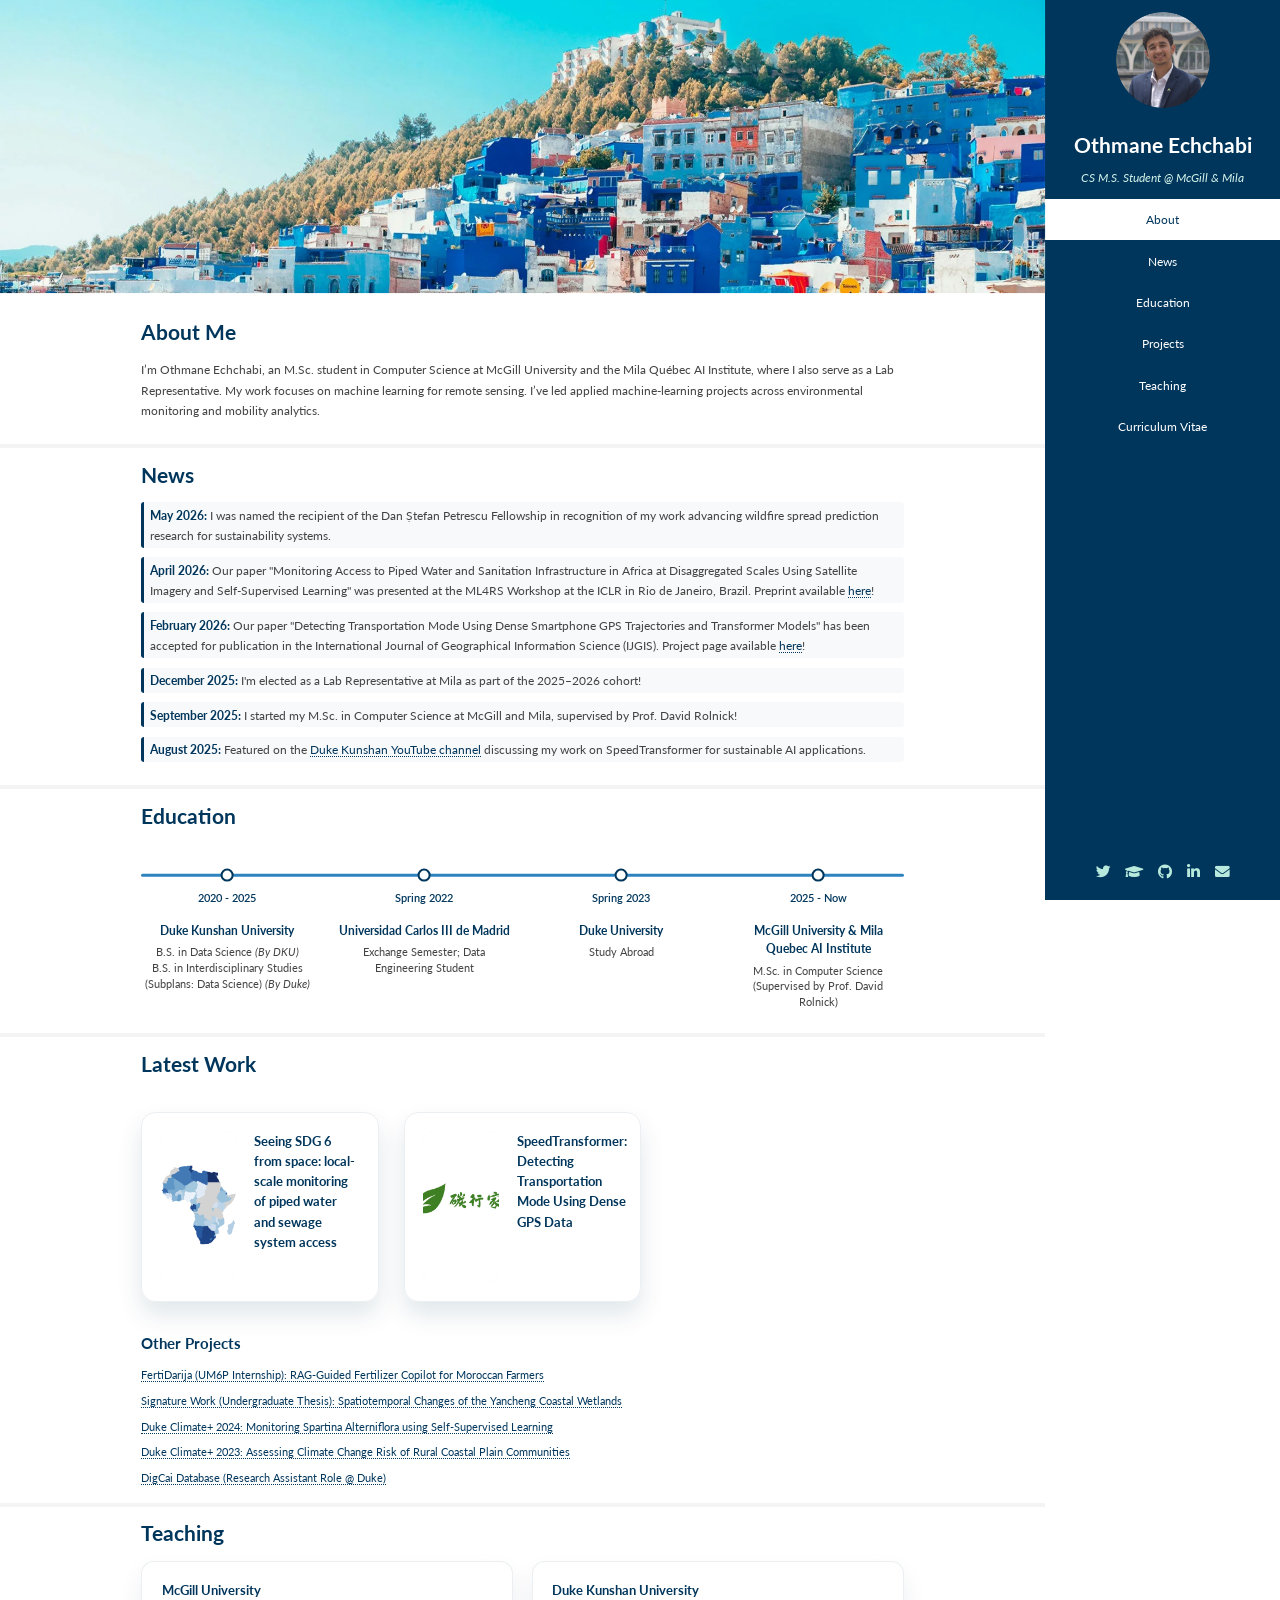
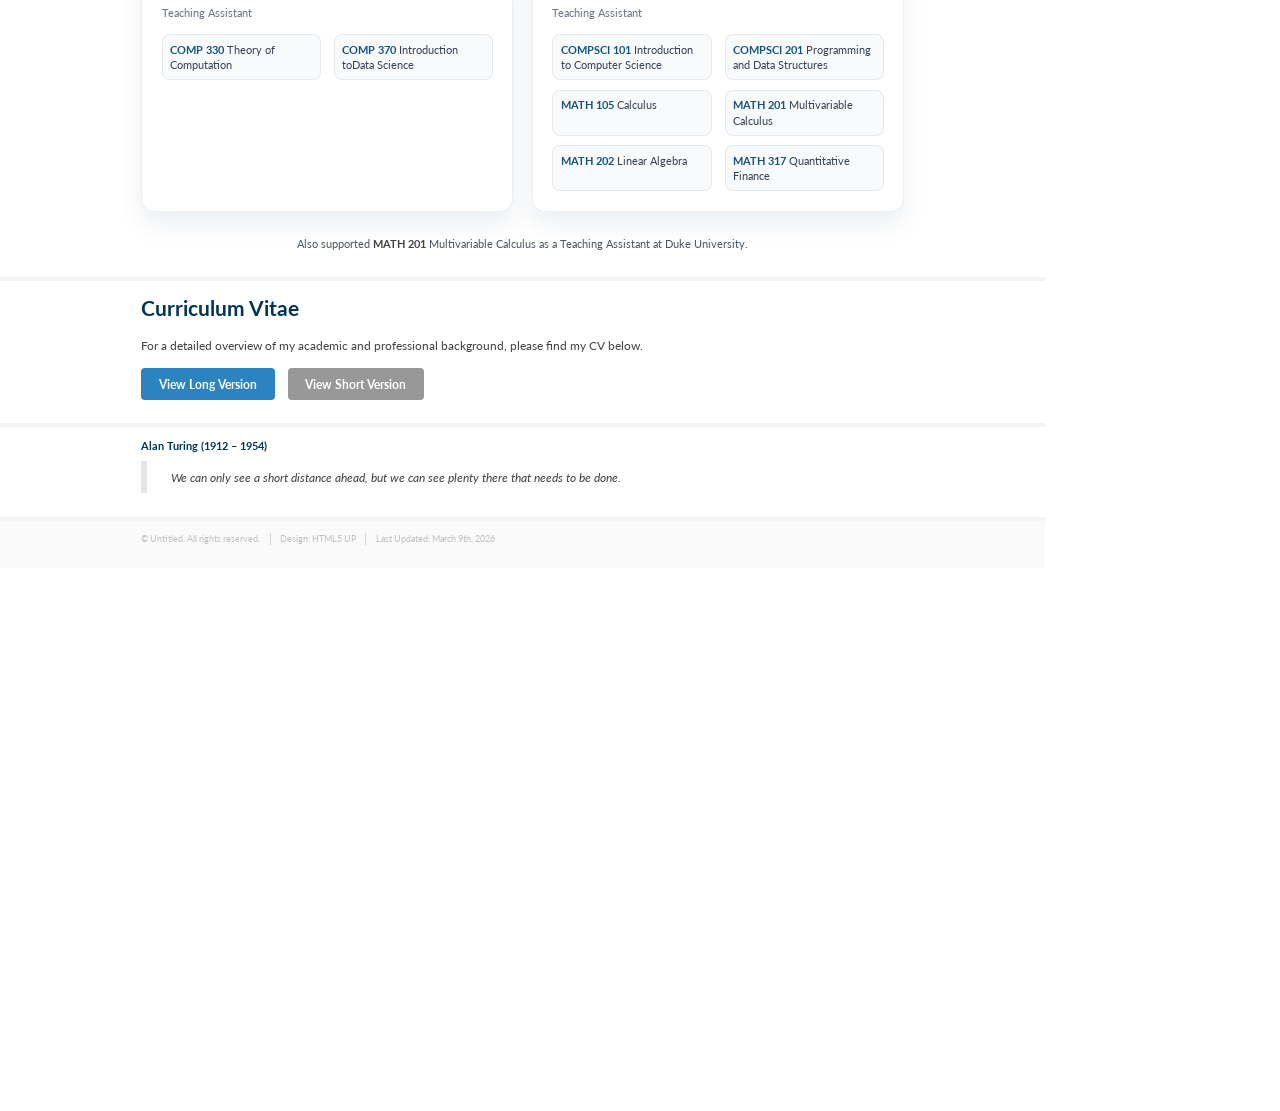
==== commit 3817561e: "updated" ====
--- a/index.html
+++ b/index.html
@@ -82,7 +82,7 @@
 									<h3>News</h3>
 									<ul class="news-list">
 										<li>
-											<strong>May 2026:</strong> I was awarded the Dan Ștefan Petrescu Fellowship, recognizing academic merit among graduate students whose research advances Sustainability Systems.
+											<strong>May 2026:</strong> I was named the recipient of the Dan Ștefan Petrescu Fellowship in recognition of my work advancing wildfire spread prediction research for sustainability systems.
 										</li>
 										<li>
 											<strong>April 2026:</strong> Our paper "Monitoring Access to Piped Water and Sanitation Infrastructure in Africa at Disaggregated Scales Using Satellite Imagery and Self-Supervised Learning" was presented at the ML4RS Workshop at the ICLR in Rio de Janeiro, Brazil. Preprint available <a href="https://arxiv.org/abs/2411.19093v3">here</a>! </li>
@@ -236,6 +236,7 @@
 											</header>
 											<ul class="course-list">
 												<li><strong>COMP 330</strong> Theory of Computation</li>
+												<li><strong>COMP 370</strong> Introduction toData Science</li>
 											</ul>
 										</article>
 										<article class="teaching-card">
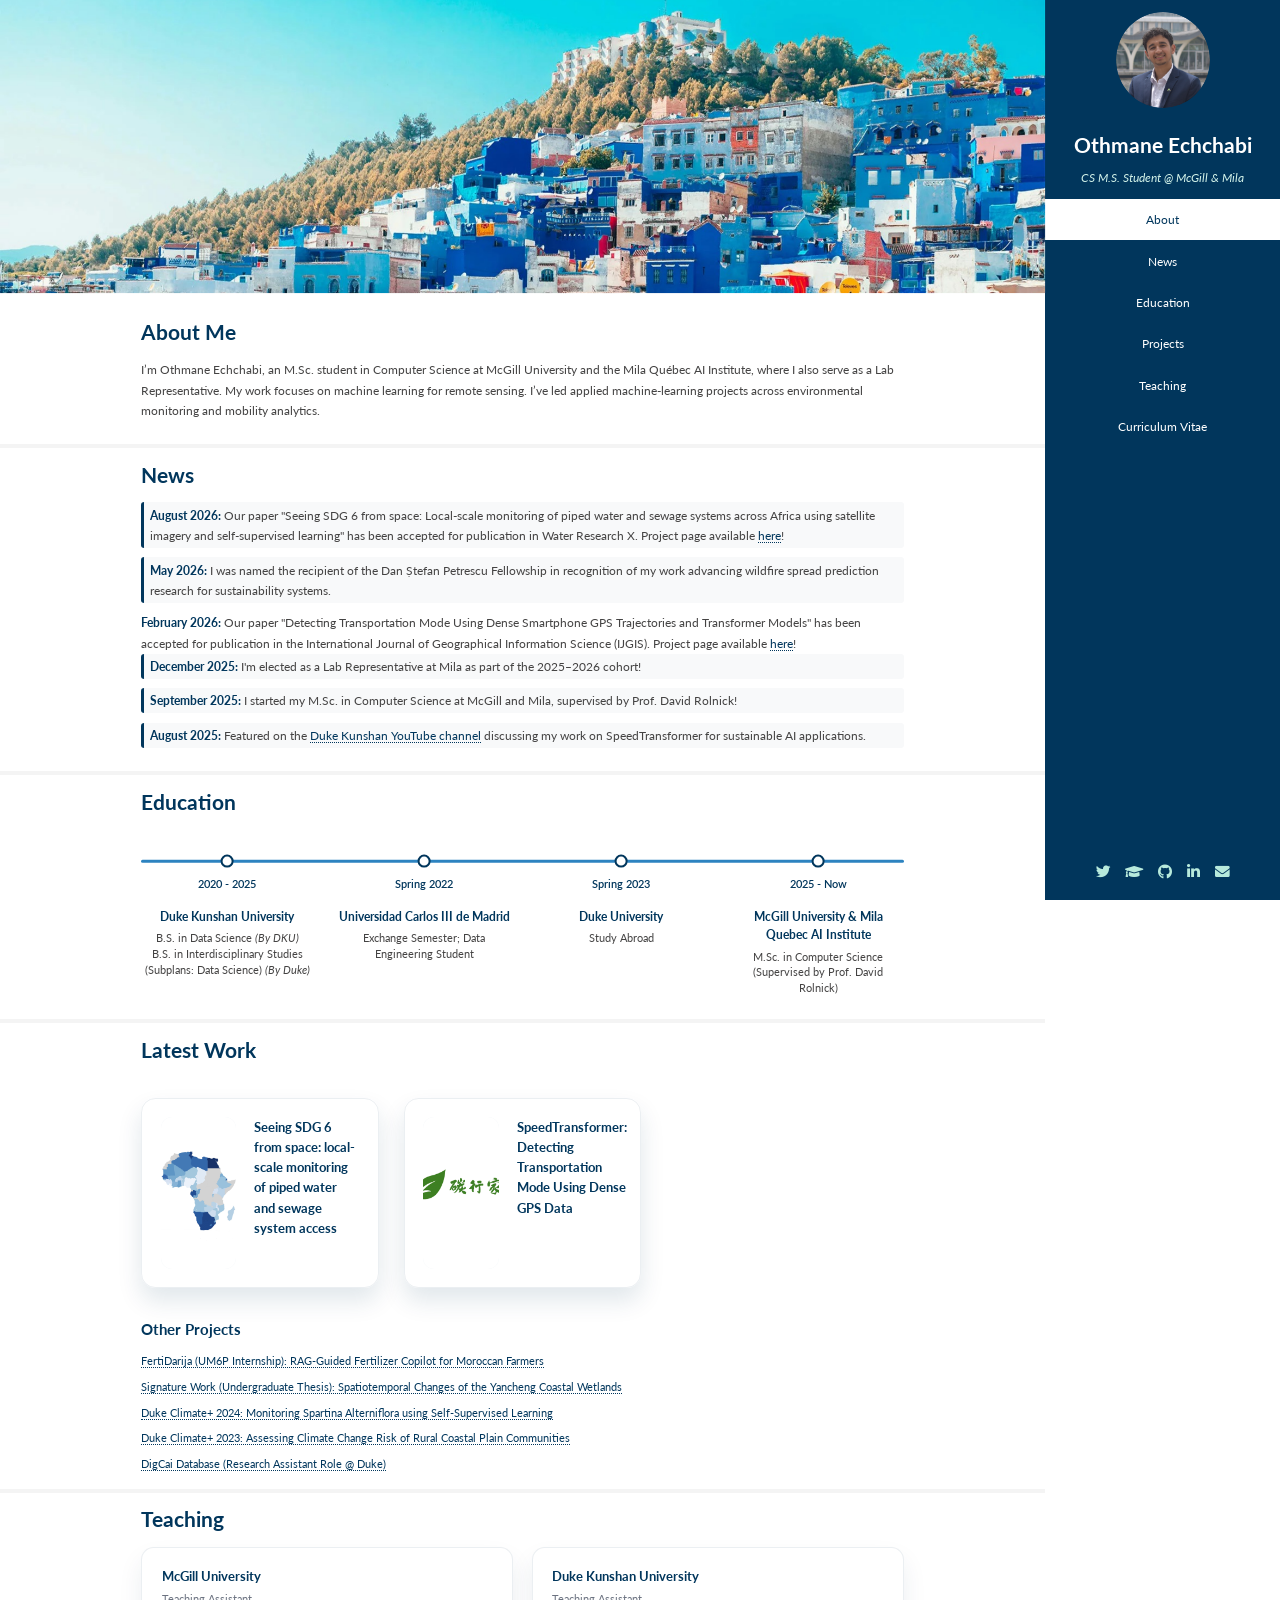
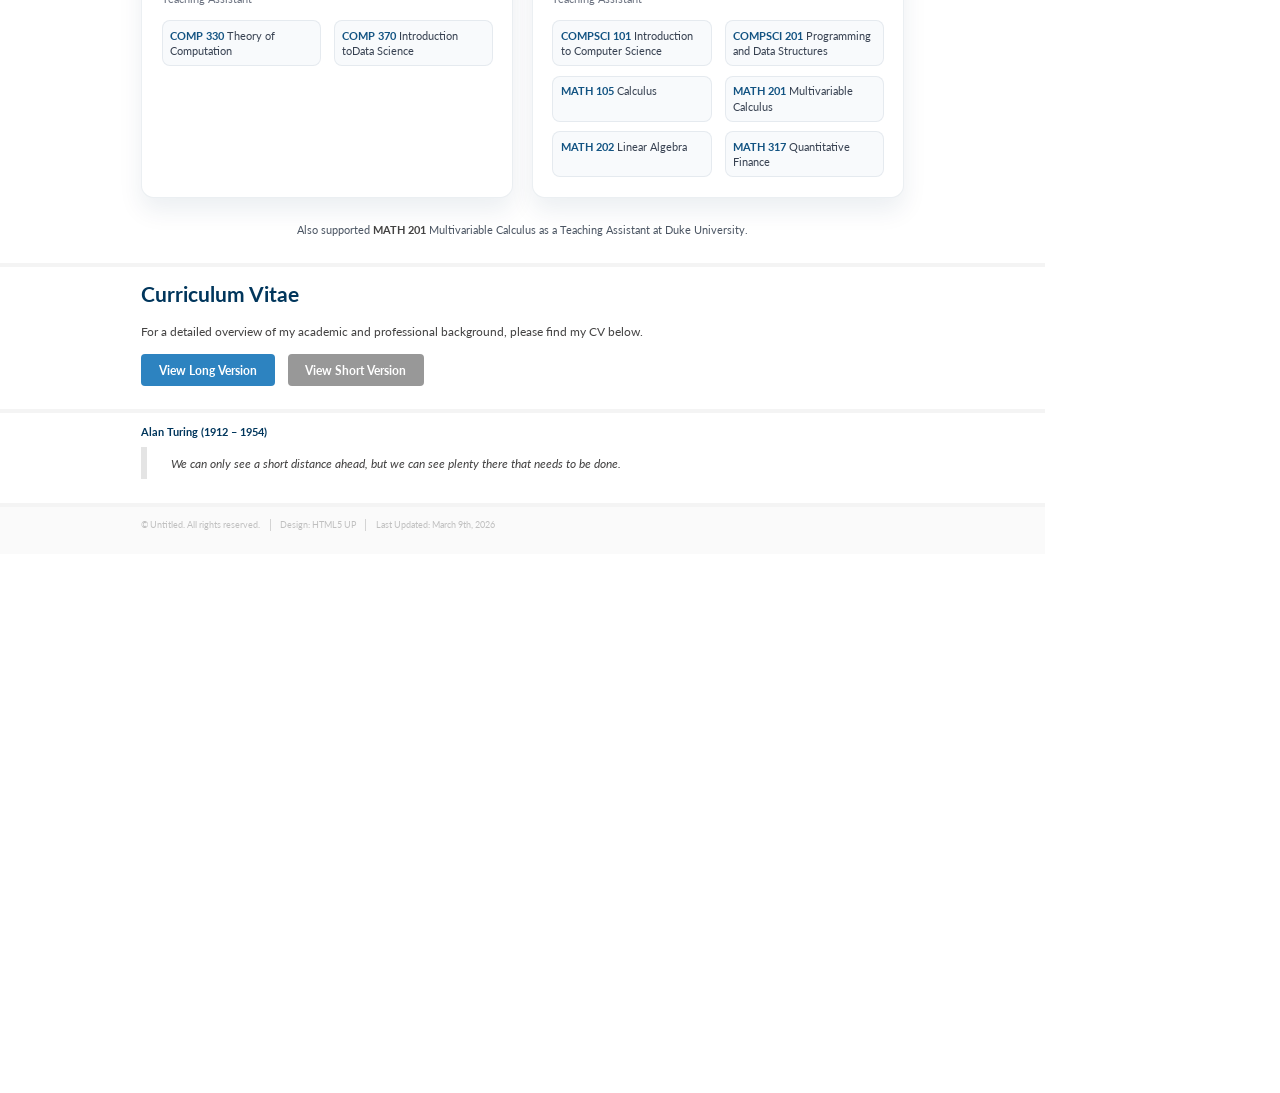
==== commit 72cb30cb: "updated water research x" ====
--- a/index.html
+++ b/index.html
@@ -82,11 +82,14 @@
 									<h3>News</h3>
 									<ul class="news-list">
 										<li>
+											<strong>August 2026:</strong> Our paper "Seeing SDG 6 from space: Local-scale monitoring of piped water and sewage systems across Africa using satellite imagery and self-supervised learning" has been accepted for publication in Water Research X. Project page available <a href="pages/sdg6-paper.html">here</a>!
+										</li>
+										<li>
 											<strong>May 2026:</strong> I was named the recipient of the Dan Ștefan Petrescu Fellowship in recognition of my work advancing wildfire spread prediction research for sustainability systems.
 										</li>
-										<li>
+										<!-- <li>
 											<strong>April 2026:</strong> Our paper "Monitoring Access to Piped Water and Sanitation Infrastructure in Africa at Disaggregated Scales Using Satellite Imagery and Self-Supervised Learning" was presented at the ML4RS Workshop at the ICLR in Rio de Janeiro, Brazil. Preprint available <a href="https://arxiv.org/abs/2411.19093v3">here</a>! </li>
-										<li>
+										<li> -->
 											<strong>February 2026:</strong> Our paper "Detecting Transportation Mode Using Dense Smartphone GPS Trajectories and Transformer Models" has been accepted for publication in the International Journal of Geographical Information Science (IJGIS). Project page available <a href="pages/speedtransformer.html">here</a>!
 										</li>
 										<li>
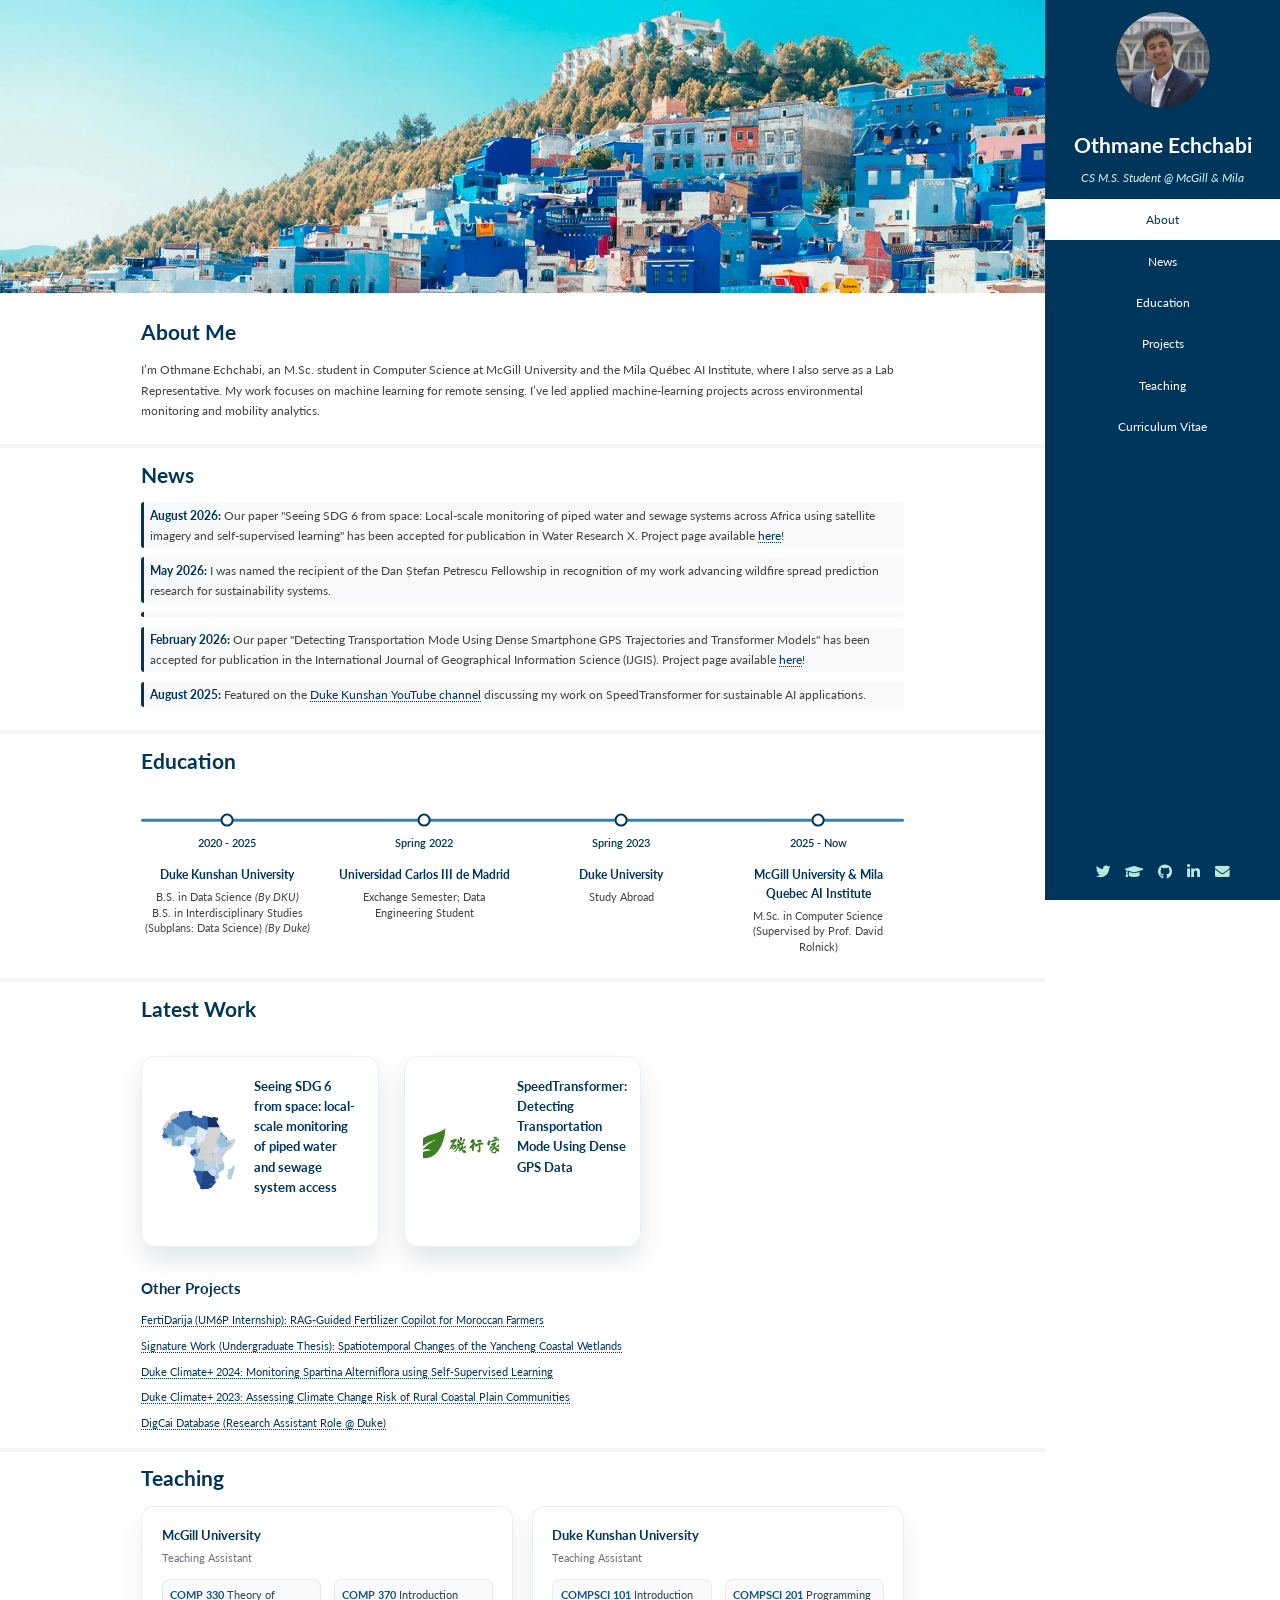
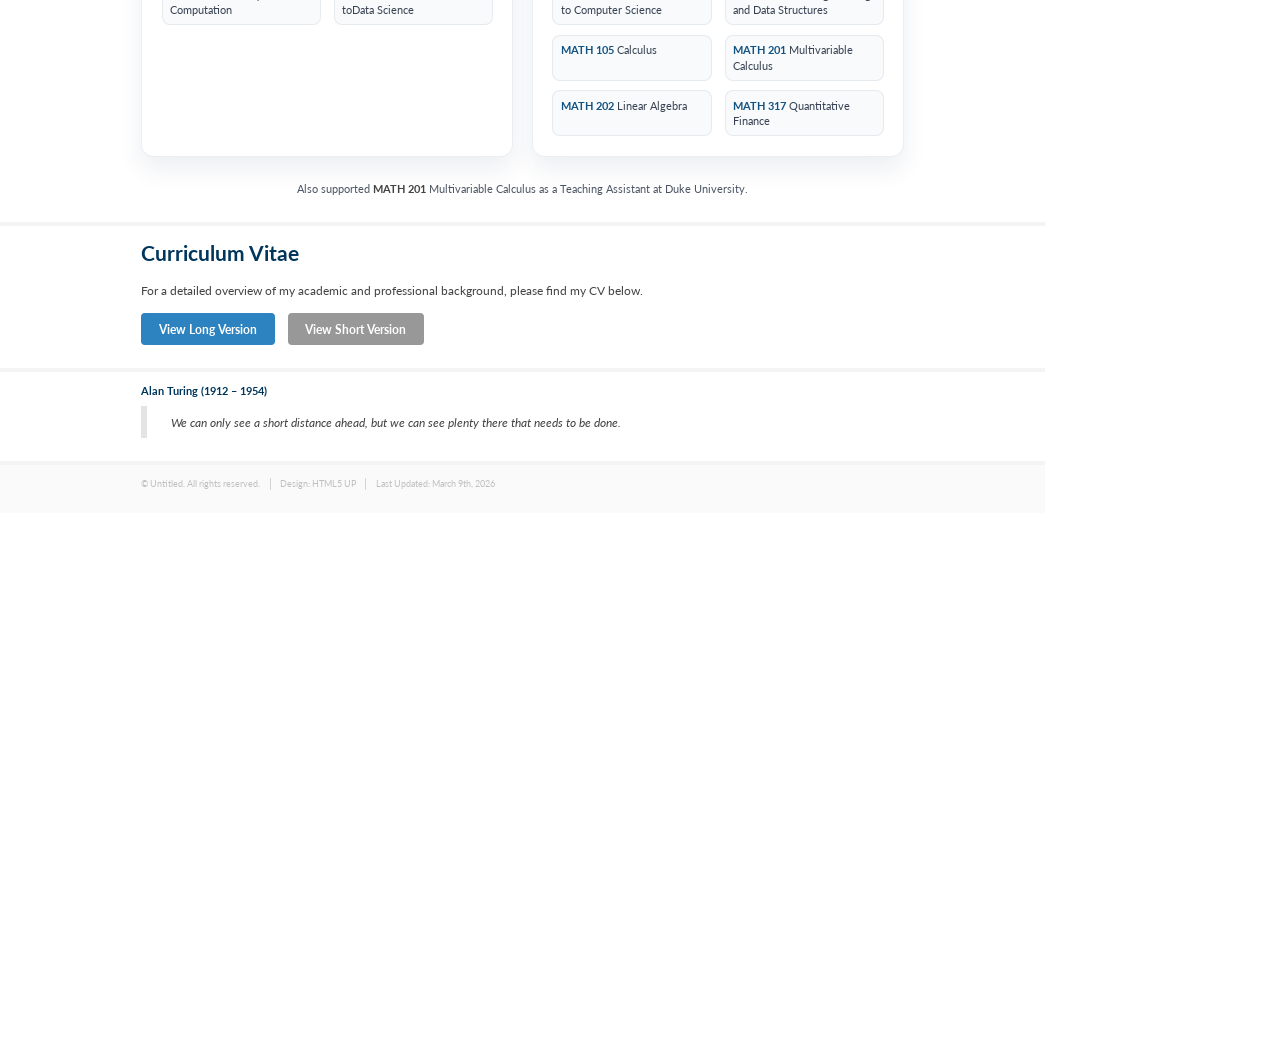
==== commit dd7ccfc1: "news" ====
--- a/index.html
+++ b/index.html
@@ -87,17 +87,18 @@
 										<li>
 											<strong>May 2026:</strong> I was named the recipient of the Dan Ștefan Petrescu Fellowship in recognition of my work advancing wildfire spread prediction research for sustainability systems.
 										</li>
-										<!-- <li>
-											<strong>April 2026:</strong> Our paper "Monitoring Access to Piped Water and Sanitation Infrastructure in Africa at Disaggregated Scales Using Satellite Imagery and Self-Supervised Learning" was presented at the ML4RS Workshop at the ICLR in Rio de Janeiro, Brazil. Preprint available <a href="https://arxiv.org/abs/2411.19093v3">here</a>! </li>
-										<li> -->
+										<li>
+											<!-- <strong>April 2026:</strong> Our paper "Monitoring Access to Piped Water and Sanitation Infrastructure in Africa at Disaggregated Scales Using Satellite Imagery and Self-Supervised Learning" was presented at the ML4RS Workshop at the ICLR in Rio de Janeiro, Brazil. Preprint available <a href="https://arxiv.org/abs/2411.19093v3">here</a>! 
+										</li> -->
+										<li>
 											<strong>February 2026:</strong> Our paper "Detecting Transportation Mode Using Dense Smartphone GPS Trajectories and Transformer Models" has been accepted for publication in the International Journal of Geographical Information Science (IJGIS). Project page available <a href="pages/speedtransformer.html">here</a>!
 										</li>
-										<li>
+										<!-- <li>
 											<strong>December 2025:</strong> I'm elected as a Lab Representative at Mila as part of the 2025–2026 cohort!
 										</li>
 										<li>
 											<strong>September 2025:</strong> I started my M.Sc. in Computer Science at McGill and Mila, supervised by Prof. David Rolnick!
-										</li>
+										</li> -->
 										<li>
 											<strong>August 2025:</strong> Featured on the <a href="https://www.youtube.com/watch?v=29CE0UWWfXQ" target="_blank">Duke Kunshan YouTube channel</a> discussing my work on SpeedTransformer for sustainable AI applications.
 										</li>
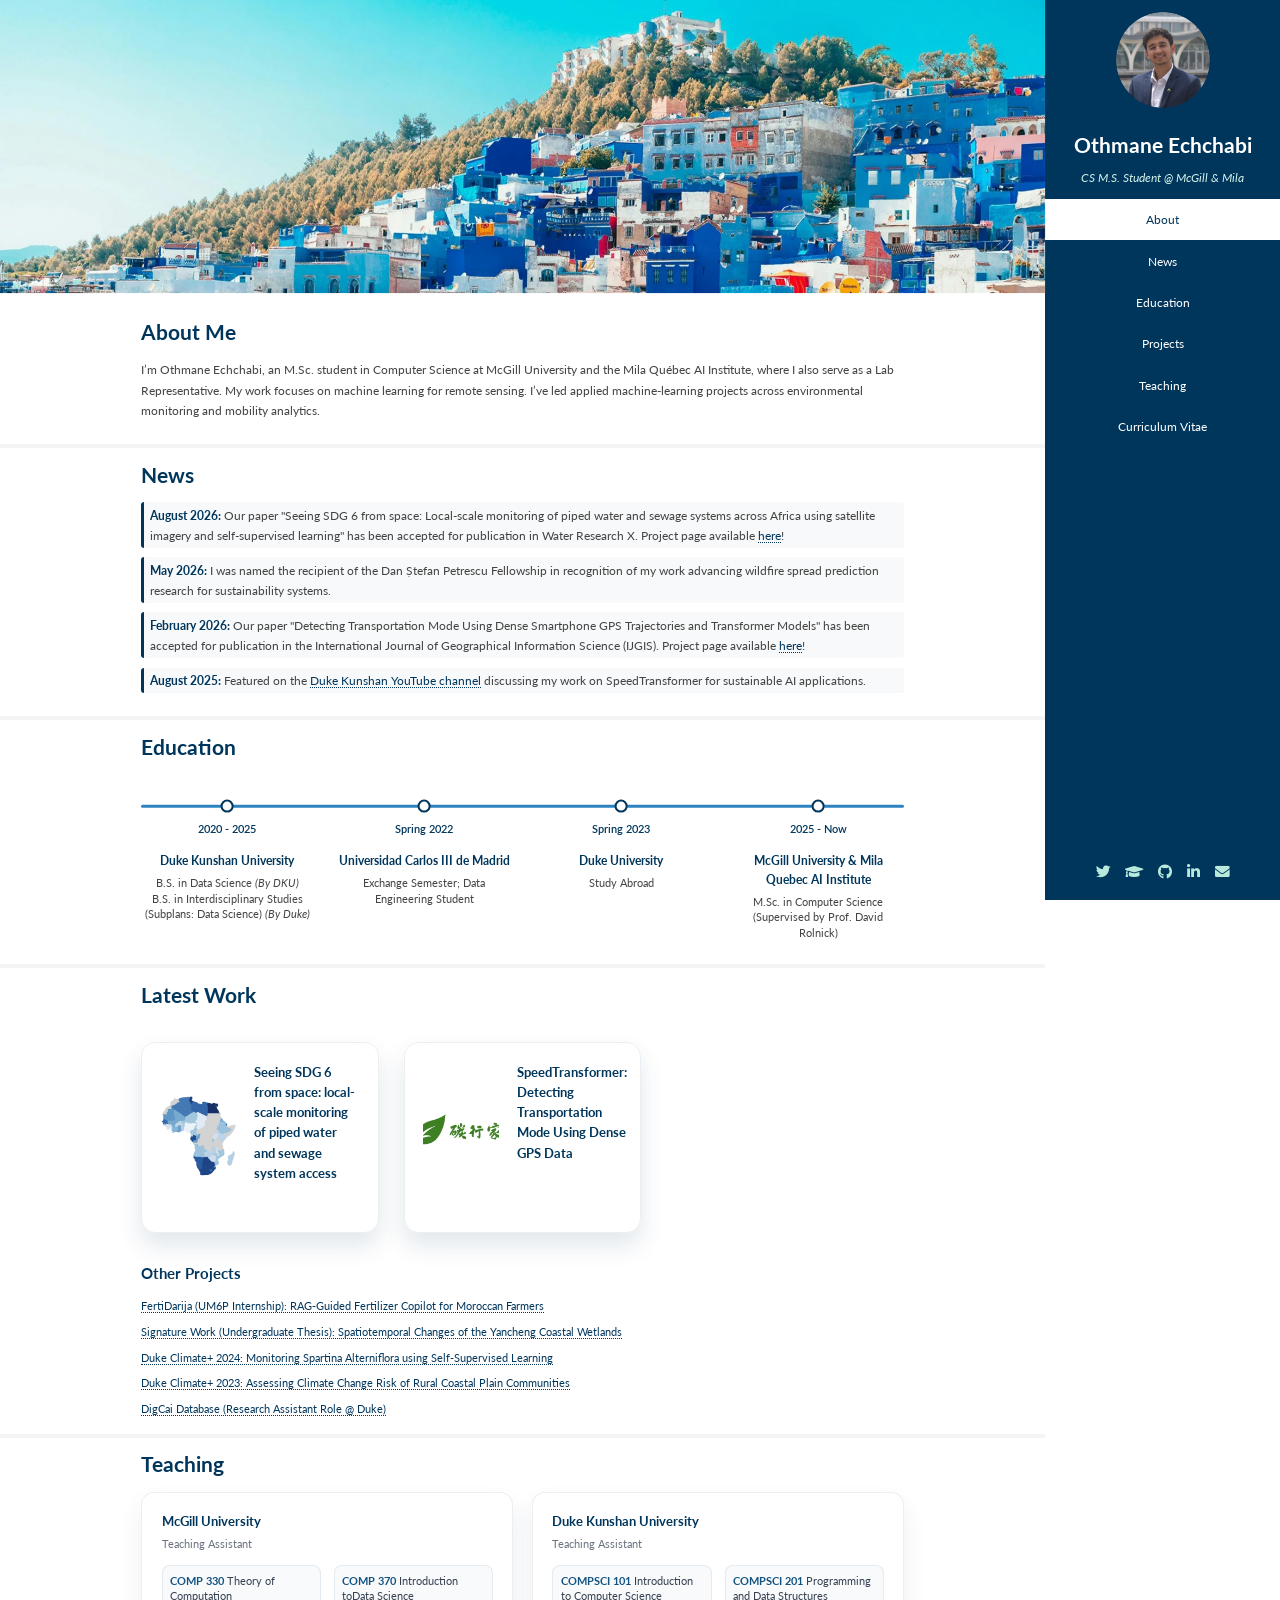
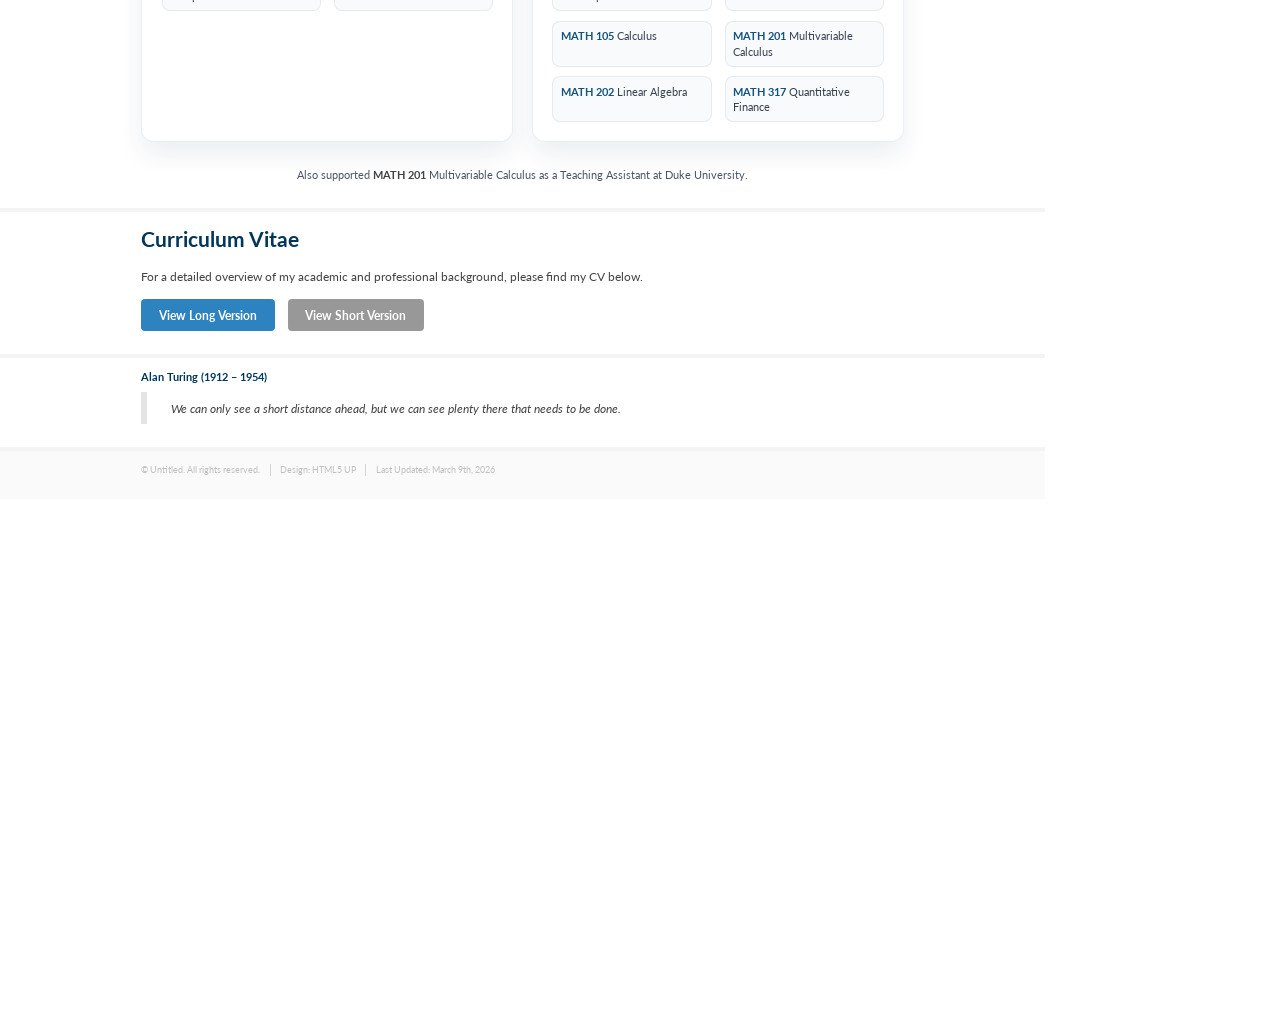
==== commit 6ea9148d: "news" ====
--- a/index.html
+++ b/index.html
@@ -87,7 +87,7 @@
 										<li>
 											<strong>May 2026:</strong> I was named the recipient of the Dan Ștefan Petrescu Fellowship in recognition of my work advancing wildfire spread prediction research for sustainability systems.
 										</li>
-										<li>
+										<!-- <li> -->
 											<!-- <strong>April 2026:</strong> Our paper "Monitoring Access to Piped Water and Sanitation Infrastructure in Africa at Disaggregated Scales Using Satellite Imagery and Self-Supervised Learning" was presented at the ML4RS Workshop at the ICLR in Rio de Janeiro, Brazil. Preprint available <a href="https://arxiv.org/abs/2411.19093v3">here</a>! 
 										</li> -->
 										<li>
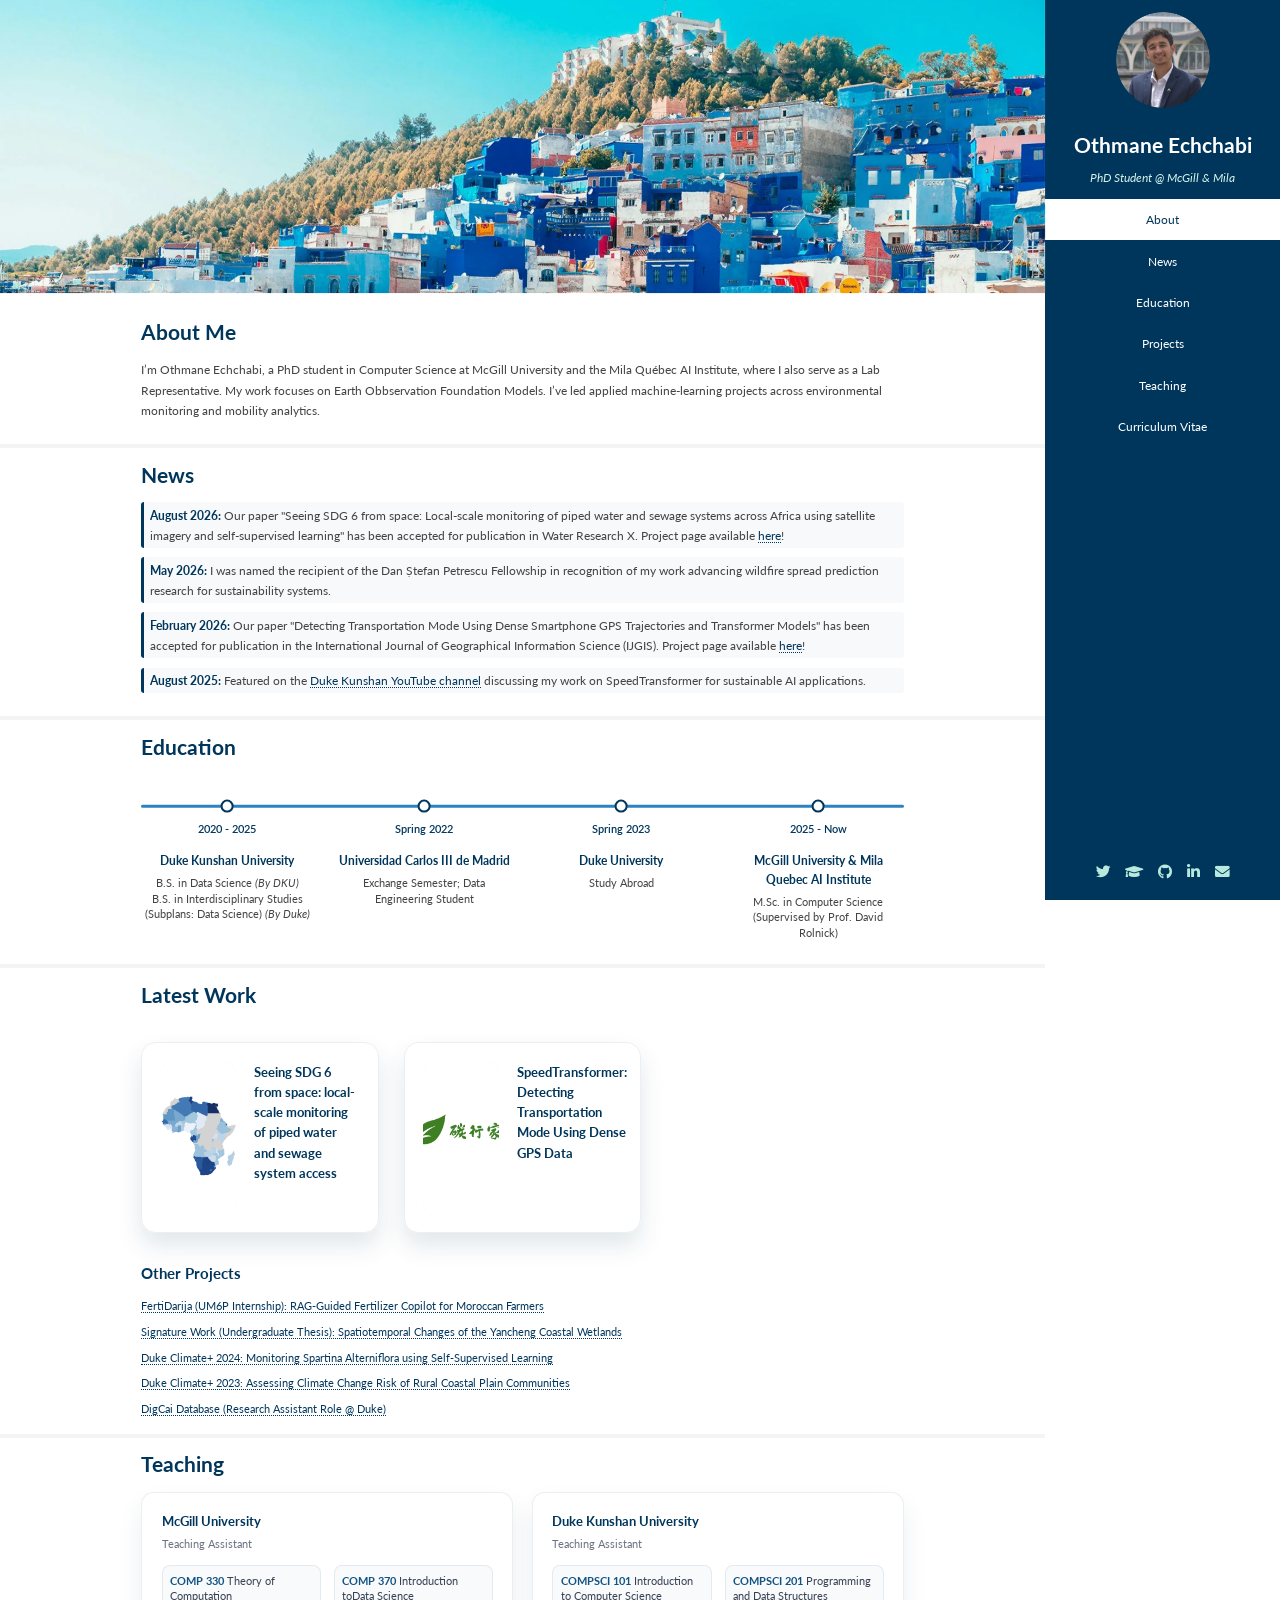
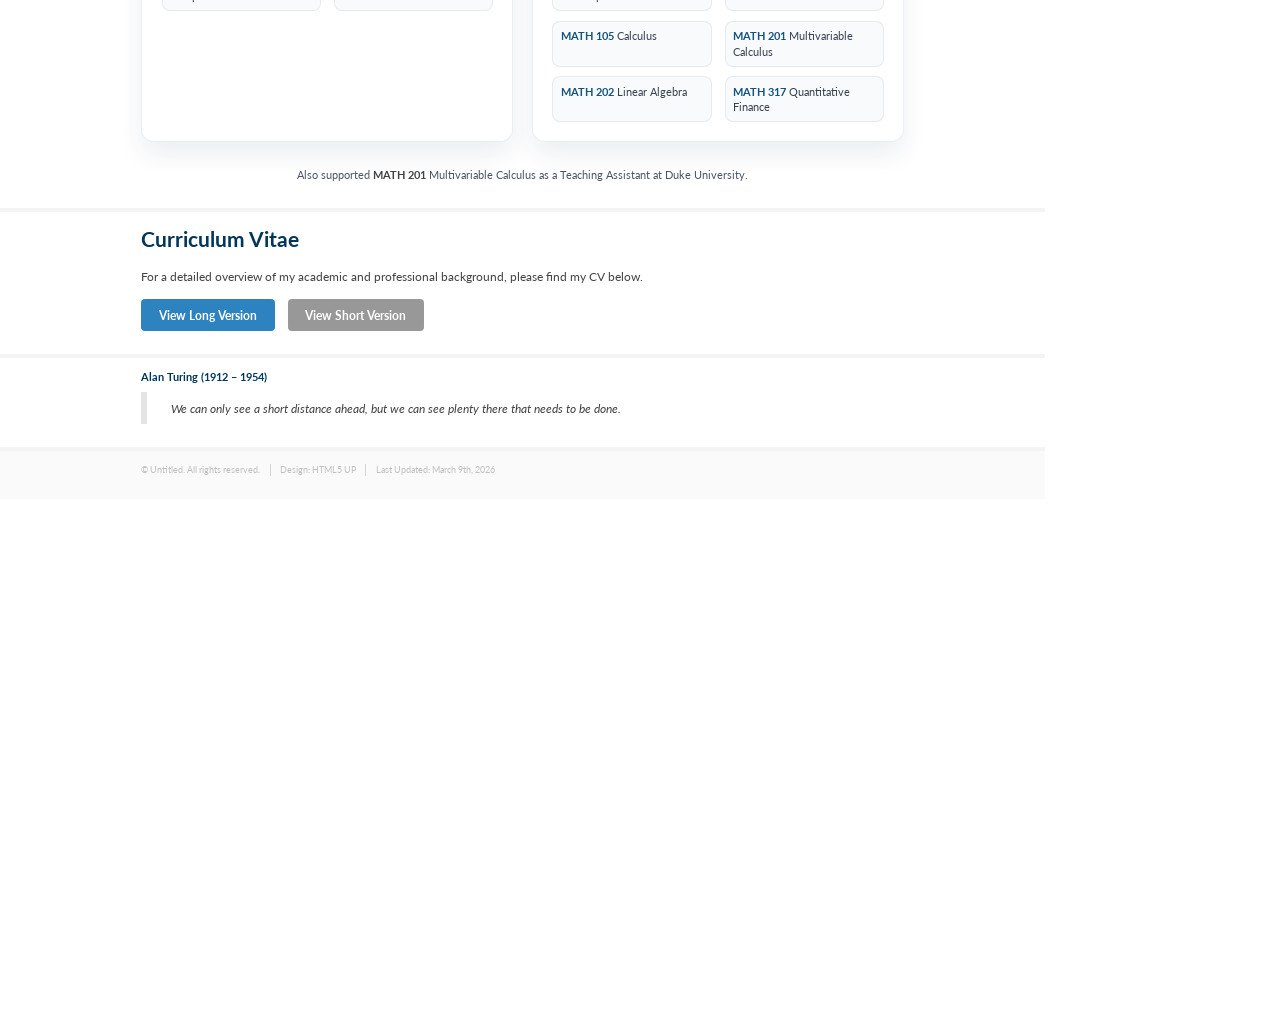
==== commit 9130c2d7: "PhD updates" ====
--- a/index.html
+++ b/index.html
@@ -17,7 +17,7 @@
 				<header>
 					<span class="image avatar"><img src="images/avatar.png" alt="" /></span>
 					<h1 id="logo"><a href="#">Othmane Echchabi</a></h1>
-					<p>CS M.S. Student @ McGill & Mila</p>
+					<p>PhD Student @ McGill & Mila</p>
 				</header>
 				<nav id="nav">
 					<ul>
@@ -73,7 +73,7 @@
 								</div>
 								<div class="container">
 									<h3>About Me</h3>
-									<p>I’m Othmane Echchabi, an M.Sc. student in Computer Science at McGill University and the Mila Québec AI Institute, where I also serve as a Lab Representative. My work focuses on machine learning for remote sensing. I’ve led applied machine-learning projects across environmental monitoring and mobility analytics.</p>
+									<p>I’m Othmane Echchabi, a PhD student in Computer Science at McGill University and the Mila Québec AI Institute, where I also serve as a Lab Representative. My work focuses on Earth Obbservation Foundation Models. I’ve led applied machine-learning projects across environmental monitoring and mobility analytics.</p>
 								</div>
 							</section>
 
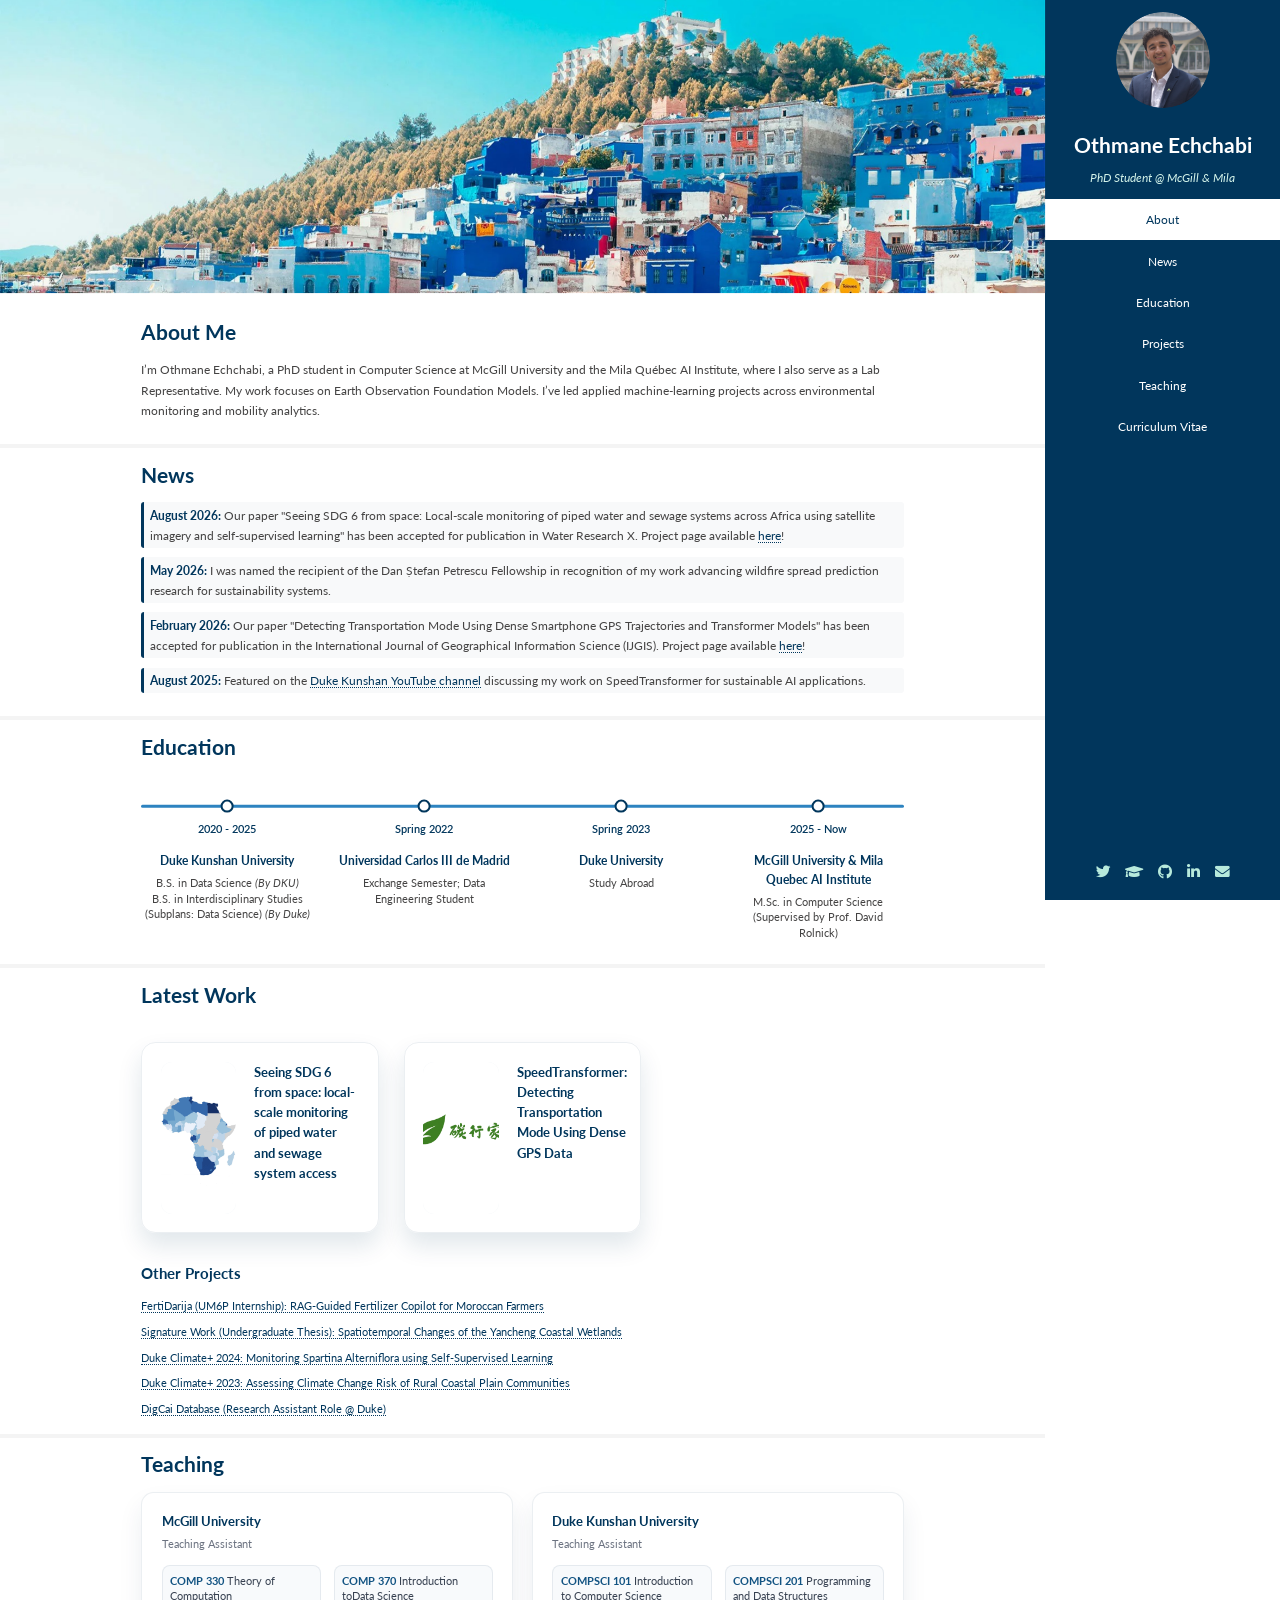
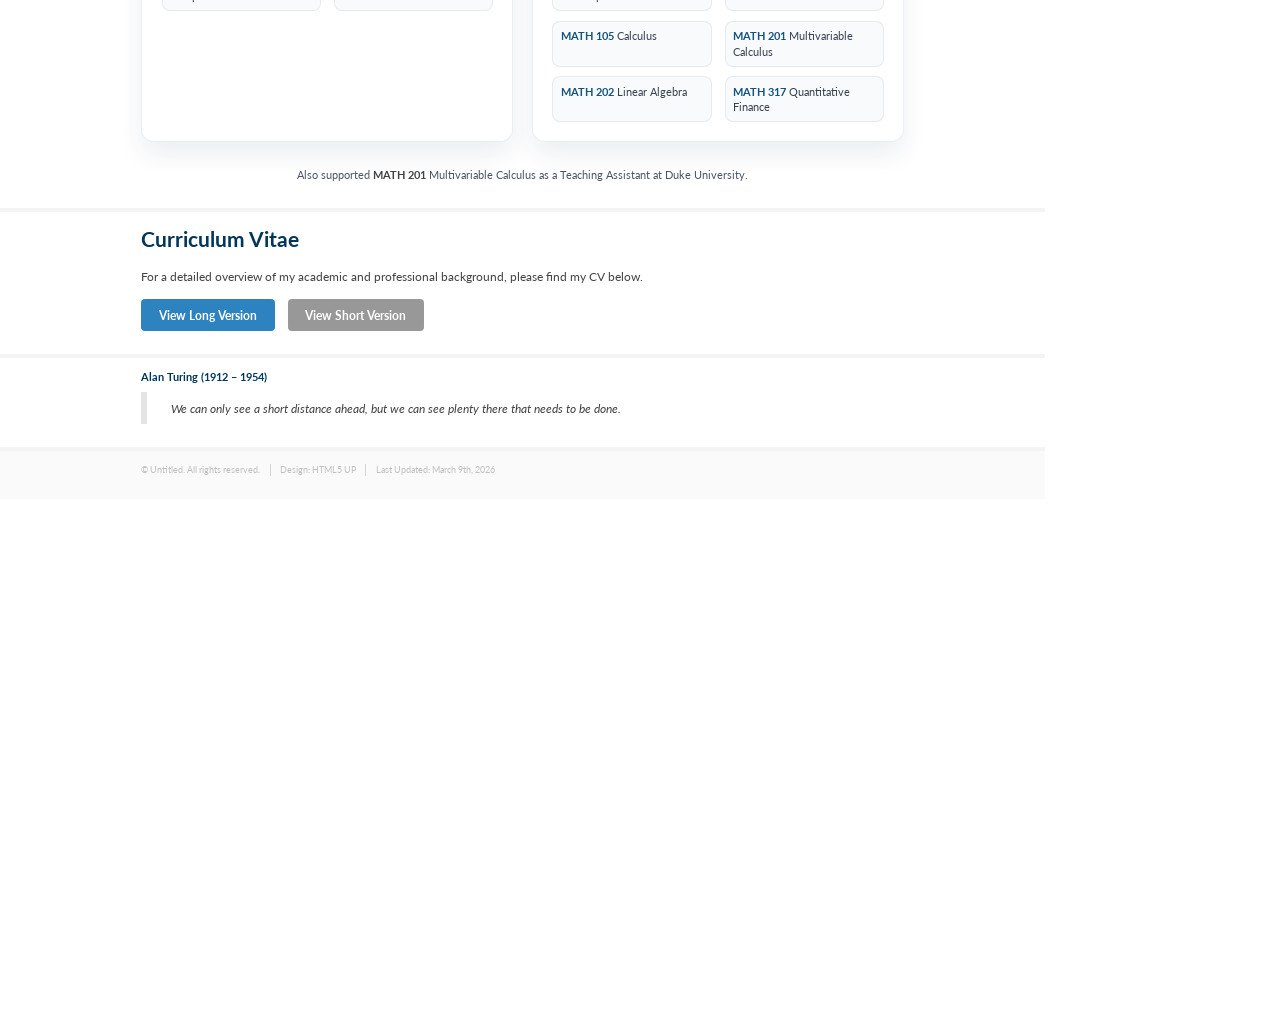
==== commit 7736b96c: "Update index.html" ====
--- a/index.html
+++ b/index.html
@@ -73,7 +73,7 @@
 								</div>
 								<div class="container">
 									<h3>About Me</h3>
-									<p>I’m Othmane Echchabi, a PhD student in Computer Science at McGill University and the Mila Québec AI Institute, where I also serve as a Lab Representative. My work focuses on Earth Obbservation Foundation Models. I’ve led applied machine-learning projects across environmental monitoring and mobility analytics.</p>
+									<p>I’m Othmane Echchabi, a PhD student in Computer Science at McGill University and the Mila Québec AI Institute, where I also serve as a Lab Representative. My work focuses on Earth Observation Foundation Models. I’ve led applied machine-learning projects across environmental monitoring and mobility analytics.</p>
 								</div>
 							</section>
 
